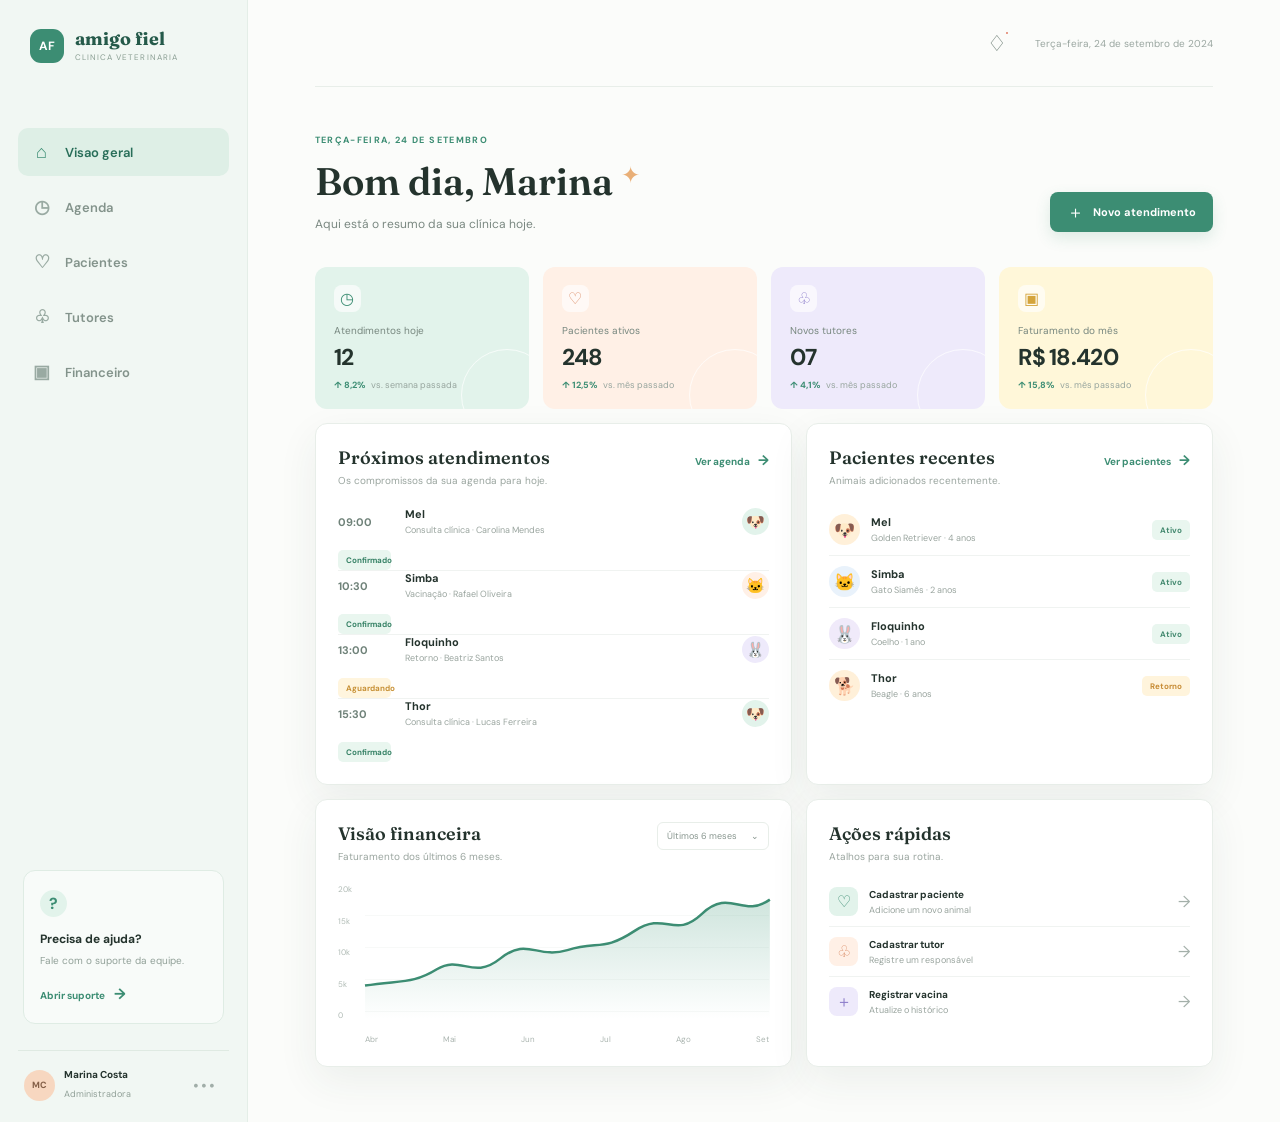
==== index.html @ 9bdb6151 "feat: criar painel inicial da clinica veterinaria" ====
<!doctype html>
<html lang="pt-BR">
  <head>
    <meta charset="UTF-8" />
    <meta name="viewport" content="width=device-width, initial-scale=1.0" />
    <meta name="description" content="Painel de gestao da Clinica Amigo Fiel" />
    <title>Amigo Fiel | Gestao veterinaria</title>
    <link rel="preconnect" href="https://fonts.googleapis.com" />
    <link rel="preconnect" href="https://fonts.gstatic.com" crossorigin />
    <link href="https://fonts.googleapis.com/css2?family=DM+Sans:wght@400;500;600;700&family=Fraunces:opsz,wght@9..144,600;9..144,700&display=swap" rel="stylesheet" />
    <link rel="stylesheet" href="styles.css" />
  </head>
  <body>
    <div class="app-shell">
      <aside class="sidebar">
        <a class="brand" href="#inicio" aria-label="Amigo Fiel inicio">
          <span class="brand-mark">AF</span>
          <span><strong>amigo fiel</strong><small>clinica veterinaria</small></span>
        </a>
        <nav class="main-nav" aria-label="Navegacao principal">
          <a class="nav-link active" href="#inicio"><span>⌂</span> Visao geral</a>
          <a class="nav-link" href="#agenda"><span>◷</span> Agenda</a>
          <a class="nav-link" href="#pacientes"><span>♡</span> Pacientes</a>
          <a class="nav-link" href="#tutores"><span>♧</span> Tutores</a>
          <a class="nav-link" href="#financeiro"><span>▣</span> Financeiro</a>
        </nav>
        <div class="sidebar-footer">
          <div class="help-card"><span class="help-icon">?</span><strong>Precisa de ajuda?</strong><p>Fale com o suporte da equipe.</p><button class="text-button">Abrir suporte <span>→</span></button></div>
          <div class="profile"><span class="avatar">MC</span><span><strong>Marina Costa</strong><small>Administradora</small></span><button class="icon-button" aria-label="Opcoes do perfil">•••</button></div>
        </div>
      </aside>

      <main class="content">
        <header class="topbar">
          <div class="mobile-brand"><span class="brand-mark">AF</span><strong>amigo fiel</strong></div>
          <div class="top-actions"><button class="icon-button notification" aria-label="Notificacoes">♢<i></i></button><span class="date-label">Terça-feira, 24 de setembro de 2024</span></div>
        </header>

        <section id="inicio" class="page-heading">
          <div><p class="eyebrow">TERÇA-FEIRA, 24 DE SETEMBRO</p><h1>Bom dia, Marina <span>✦</span></h1><p class="muted">Aqui está o resumo da sua clínica hoje.</p></div>
          <button class="primary-button" id="open-modal"><span>＋</span> Novo atendimento</button>
        </section>

        <section class="stats-grid" aria-label="Resumo do dia">
          <article class="stat-card mint"><div class="stat-icon">◷</div><p>Atendimentos hoje</p><strong>12</strong><small class="positive">↑ 8,2% <span>vs. semana passada</span></small></article>
          <article class="stat-card peach"><div class="stat-icon">♡</div><p>Pacientes ativos</p><strong>248</strong><small class="positive">↑ 12,5% <span>vs. mês passado</span></small></article>
          <article class="stat-card lavender"><div class="stat-icon">♧</div><p>Novos tutores</p><strong>07</strong><small class="positive">↑ 4,1% <span>vs. mês passado</span></small></article>
          <article class="stat-card yellow"><div class="stat-icon">▣</div><p>Faturamento do mês</p><strong>R$ 18.420</strong><small class="positive">↑ 15,8% <span>vs. mês passado</span></small></article>
        </section>

        <section class="dashboard-grid">
          <article class="panel appointments" id="agenda">
            <div class="panel-heading"><div><h2>Próximos atendimentos</h2><p>Os compromissos da sua agenda para hoje.</p></div><a href="#agenda">Ver agenda <span>→</span></a></div>
            <div class="appointment-list" id="appointment-list"></div>
          </article>
          <article class="panel patients" id="pacientes">
            <div class="panel-heading"><div><h2>Pacientes recentes</h2><p>Animais adicionados recentemente.</p></div><a href="#pacientes">Ver pacientes <span>→</span></a></div>
            <div class="patient-list">
              <div class="patient-row"><span class="pet-avatar dog">🐶</span><div><strong>Mel</strong><small>Golden Retriever · 4 anos</small></div><span class="status active-status">Ativo</span></div>
              <div class="patient-row"><span class="pet-avatar cat">🐱</span><div><strong>Simba</strong><small>Gato Siamês · 2 anos</small></div><span class="status active-status">Ativo</span></div>
              <div class="patient-row"><span class="pet-avatar bunny">🐰</span><div><strong>Floquinho</strong><small>Coelho · 1 ano</small></div><span class="status active-status">Ativo</span></div>
              <div class="patient-row"><span class="pet-avatar dog">🐕</span><div><strong>Thor</strong><small>Beagle · 6 anos</small></div><span class="status pending-status">Retorno</span></div>
            </div>
          </article>
        </section>

        <section class="bottom-grid">
          <article class="panel chart-panel" id="financeiro"><div class="panel-heading"><div><h2>Visão financeira</h2><p>Faturamento dos últimos 6 meses.</p></div><button class="filter-button">Últimos 6 meses <span>⌄</span></button></div><div class="chart" aria-label="Gráfico de faturamento"><div class="chart-y"><span>20k</span><span>15k</span><span>10k</span><span>5k</span><span>0</span></div><div class="chart-area"><div class="grid-lines"></div><svg viewBox="0 0 620 190" preserveAspectRatio="none" role="img" aria-label="Faturamento crescente"><defs><linearGradient id="chart-fill" x1="0" x2="0" y1="0" y2="1"><stop offset="0" stop-color="#4d9e82" stop-opacity=".27"/><stop offset="1" stop-color="#4d9e82" stop-opacity="0"/></linearGradient></defs><path class="area" d="M0 143 C55 135 73 141 110 120 S165 136 207 105 S262 106 310 93 S365 95 413 66 S473 79 516 42 S578 49 620 22 L620 190 L0 190 Z"/><path class="line" d="M0 143 C55 135 73 141 110 120 S165 136 207 105 S262 106 310 93 S365 95 413 66 S473 79 516 42 S578 49 620 22"/></svg><div class="chart-months"><span>Abr</span><span>Mai</span><span>Jun</span><span>Jul</span><span>Ago</span><span>Set</span></div></div></div></article>
          <article class="panel quick-panel"><div class="panel-heading"><div><h2>Ações rápidas</h2><p>Atalhos para sua rotina.</p></div></div><div class="quick-actions"><button id="quick-patient"><span class="quick-icon mint-icon">♡</span><span><strong>Cadastrar paciente</strong><small>Adicione um novo animal</small></span><b>→</b></button><button id="quick-tutor"><span class="quick-icon peach-icon">♧</span><span><strong>Cadastrar tutor</strong><small>Registre um responsável</small></span><b>→</b></button><button id="quick-vaccine"><span class="quick-icon lavender-icon">＋</span><span><strong>Registrar vacina</strong><small>Atualize o histórico</small></span><b>→</b></button></div></article>
        </section>
      </main>
    </div>

    <dialog id="appointment-modal"><form method="dialog" id="appointment-form"><div class="modal-heading"><div><p class="eyebrow">AGENDA</p><h2>Novo atendimento</h2></div><button class="close-button" value="cancel" aria-label="Fechar">×</button></div><label>Paciente<input name="patient" required placeholder="Nome do paciente" /></label><label>Procedimento<select name="procedure"><option>Consulta clínica</option><option>Vacinação</option><option>Retorno</option><option>Banho e tosa</option></select></label><div class="form-row"><label>Horário<input name="time" required type="time" value="15:00" /></label><label>Tutor<input name="owner" required placeholder="Nome do tutor" /></label></div><button class="primary-button full-button" value="default">Adicionar à agenda</button></form></dialog>
    <div class="toast" id="toast" role="status"></div>
    <script src="app.js"></script>
  </body>
</html>
---- styles.css ----
:root {
  --ink: #24332d;
  --muted: #7a8881;
  --line: #e8eee9;
  --paper: #fbfcfa;
  --white: #ffffff;
  --green: #3c8d73;
  --green-dark: #286e59;
  --mint: #e2f3eb;
  --peach: #fff0e6;
  --lavender: #eeeafb;
  --yellow: #fff7d9;
  --shadow: 0 14px 40px rgba(41, 75, 62, .07);
}

* { box-sizing: border-box; }
html { scroll-behavior: smooth; }
body { margin: 0; background: var(--paper); color: var(--ink); font-family: "DM Sans", sans-serif; }
button, input, select { font: inherit; }
button, a { -webkit-tap-highlight-color: transparent; }
a { color: inherit; text-decoration: none; }
.app-shell { min-height: 100vh; display: flex; }
.sidebar { width: 248px; flex: 0 0 248px; min-height: 100vh; display: flex; flex-direction: column; padding: 29px 18px 20px; background: #f1f7f3; border-right: 1px solid #e4eee7; }
.brand, .mobile-brand { display: flex; align-items: center; gap: 11px; }
.brand { padding: 0 12px; }
.brand-mark { width: 34px; height: 34px; display: grid; place-items: center; border-radius: 11px; color: #fff; background: var(--green); font: 700 12px "DM Sans", sans-serif; letter-spacing: .04em; }
.brand strong, .mobile-brand strong { display: block; color: #255a4a; font: 700 18px Fraunces, serif; line-height: 1; }
.brand small { display: block; margin-top: 4px; color: #8a9e93; font-size: 8px; letter-spacing: .13em; text-transform: uppercase; }
.main-nav { display: grid; gap: 7px; margin-top: 65px; }
.nav-link { display: flex; align-items: center; gap: 14px; border-radius: 10px; padding: 12px 14px; color: #83938b; font-size: 13px; font-weight: 600; transition: .2s ease; }
.nav-link span { width: 19px; text-align: center; color: #99aaa2; font-size: 18px; }
.nav-link:hover, .nav-link.active { color: var(--green-dark); background: #deefe6; }
.nav-link.active span { color: var(--green); }
.sidebar-footer { margin-top: auto; }
.help-card { margin: 0 5px 26px; padding: 19px 16px; border: 1px solid #dfece4; border-radius: 12px; background: rgba(255,255,255,.5); }
.help-icon { width: 27px; height: 27px; display: grid; place-items: center; margin-bottom: 14px; border-radius: 50%; color: var(--green); background: var(--mint); font-weight: 700; }
.help-card strong { display: block; font-size: 12px; }.help-card p { margin: 6px 0 15px; color: #91a098; font-size: 10px; line-height: 1.5; }.text-button { padding: 0; border: 0; color: var(--green); background: transparent; font-size: 10px; font-weight: 700; cursor: pointer; }.text-button span { margin-left: 7px; font-size: 15px; }
.profile { display: flex; align-items: center; gap: 9px; padding: 17px 6px 0; border-top: 1px solid #dfeae2; }.avatar { width: 31px; height: 31px; display: grid; place-items: center; border-radius: 50%; color: #845f47; background: #f7d7c0; font-size: 9px; font-weight: 700; }.profile strong { display: block; font-size: 10px; }.profile small { color: #91a098; font-size: 9px; }.icon-button { border: 0; background: transparent; color: #a1aea8; cursor: pointer; }.profile .icon-button { margin-left: auto; letter-spacing: 2px; }
.content { width: calc(100% - 248px); max-width: 1500px; padding: 0 5.2vw 55px; }
.topbar { height: 87px; display: flex; align-items: center; justify-content: flex-end; border-bottom: 1px solid var(--line); }.mobile-brand { display: none; }.top-actions { display: flex; align-items: center; gap: 22px; }.notification { position: relative; font-size: 22px; color: #73837b; }.notification i { position: absolute; width: 6px; height: 6px; top: 2px; right: 3px; border: 2px solid var(--paper); border-radius: 50%; background: #e17d66; }.date-label { color: #9aa6a0; font-size: 10px; }
.page-heading { display: flex; align-items: flex-end; justify-content: space-between; gap: 25px; padding: 47px 0 35px; }.eyebrow { margin: 0 0 11px; color: var(--green); font-size: 9px; font-weight: 700; letter-spacing: .15em; }.page-heading h1 { margin: 0; font: 600 clamp(30px, 3vw, 43px) Fraunces, serif; letter-spacing: 0; }.page-heading h1 span { color: #e9af77; font: 23px "DM Sans", sans-serif; vertical-align: 12px; }.muted { margin: 11px 0 0; color: var(--muted); font-size: 12px; }.primary-button { display: inline-flex; align-items: center; gap: 9px; min-height: 40px; padding: 0 17px; border: 0; border-radius: 8px; color: white; background: var(--green); box-shadow: 0 6px 15px rgba(60,141,115,.16); font-size: 11px; font-weight: 700; cursor: pointer; transition: background .2s, transform .2s; }.primary-button:hover { background: var(--green-dark); transform: translateY(-1px); }.primary-button span { font-size: 17px; font-weight: 400; }
.stats-grid { display: grid; grid-template-columns: repeat(4, 1fr); gap: 14px; }.stat-card { position: relative; min-height: 135px; padding: 18px 19px; border-radius: 12px; overflow: hidden; }.stat-card::after { content: ""; position: absolute; width: 90px; height: 90px; right: -24px; bottom: -32px; border: 1px solid rgba(255,255,255,.7); border-radius: 50%; }.mint { background: var(--mint); }.peach { background: var(--peach); }.lavender { background: var(--lavender); }.yellow { background: var(--yellow); }.stat-icon { width: 27px; height: 27px; display: grid; place-items: center; margin-bottom: 12px; border-radius: 8px; color: var(--green); background: rgba(255,255,255,.65); font-size: 16px; }.peach .stat-icon { color: #da8d67; }.lavender .stat-icon { color: #8a7bc9; }.yellow .stat-icon { color: #d4a43c; }.stat-card p { margin: 0; color: #77877f; font-size: 10px; }.stat-card strong { display: block; margin-top: 5px; font-size: 23px; letter-spacing: -.03em; }.stat-card small { display: block; margin-top: 7px; color: var(--green); font-size: 9px; font-weight: 700; }.stat-card small span { margin-left: 3px; color: #97a59e; font-weight: 400; }
.dashboard-grid, .bottom-grid { display: grid; grid-template-columns: 1.08fr .92fr; gap: 14px; margin-top: 14px; }.bottom-grid { grid-template-columns: 1.08fr .92fr; }.panel { padding: 22px; border: 1px solid var(--line); border-radius: 12px; background: var(--white); box-shadow: var(--shadow); }.panel-heading { display: flex; align-items: flex-start; justify-content: space-between; gap: 12px; }.panel-heading h2 { margin: 0; font: 600 18px Fraunces, serif; }.panel-heading p { margin: 5px 0 0; color: #9aa59f; font-size: 10px; }.panel-heading a { padding-top: 5px; color: var(--green); font-size: 10px; font-weight: 700; white-space: nowrap; }.panel-heading a span { margin-left: 6px; font-size: 14px; }.appointment-list { margin-top: 20px; }.appointment-row { display: grid; grid-template-columns: 53px 1fr auto; align-items: center; gap: 14px; min-height: 55px; border-bottom: 1px solid #f0f3f1; }.appointment-row:last-child { border-bottom: 0; }.appointment-time { color: #6f8279; font-size: 11px; font-weight: 700; }.appointment-info strong, .patient-row strong { display: block; font-size: 11px; }.appointment-info small, .patient-row small { display: block; margin-top: 3px; color: #9aa59f; font-size: 9px; }.appointment-pet { width: 27px; height: 27px; display: grid; place-items: center; border-radius: 50%; background: var(--mint); font-size: 15px; }.appointment-pet.cat { background: var(--peach); }.appointment-pet.bunny { background: var(--lavender); }.status { padding: 5px 8px; border-radius: 5px; font-size: 8px; font-weight: 700; }.confirmed { color: #388367; background: #e9f6ef; }.waiting { color: #c79035; background: #fff5de; }.patient-list { margin-top: 17px; }.patient-row { display: flex; align-items: center; gap: 11px; padding: 10px 0; border-bottom: 1px solid #f0f3f1; }.patient-row:last-child { border-bottom: 0; }.pet-avatar { width: 31px; height: 31px; display: grid; place-items: center; border-radius: 50%; font-size: 17px; }.pet-avatar.dog { background: #fff0d9; }.pet-avatar.cat { background: #e9f2fb; }.pet-avatar.bunny { background: #f0eafa; }.patient-row > div { flex: 1; }.active-status { color: #42886e; background: #e9f6ef; }.pending-status { color: #c78c35; background: #fff4dc; }
.chart-panel { min-height: 257px; }.filter-button { padding: 7px 9px; border: 1px solid var(--line); border-radius: 6px; color: #88968f; background: #fff; font-size: 9px; cursor: pointer; }.filter-button span { margin-left: 12px; }.chart { display: flex; height: 160px; margin-top: 21px; }.chart-y { display: flex; flex-direction: column; justify-content: space-between; padding-bottom: 24px; color: #b0bbb5; font-size: 8px; }.chart-area { position: relative; flex: 1; margin-left: 13px; }.grid-lines { position: absolute; inset: 0 0 25px; background: repeating-linear-gradient(to bottom, transparent 0, transparent 31px, #f0f3f1 32px); }.chart svg { position: absolute; width: 100%; height: calc(100% - 25px); overflow: visible; }.chart .area { fill: url(#chart-fill); }.chart .line { fill: none; stroke: var(--green); stroke-width: 2.5; vector-effect: non-scaling-stroke; }.chart-months { position: absolute; bottom: 0; left: 0; right: 0; display: flex; justify-content: space-between; color: #aab4af; font-size: 8px; }.quick-actions { margin-top: 14px; }.quick-actions button { display: flex; align-items: center; width: 100%; padding: 10px 0; border: 0; border-bottom: 1px solid #f0f3f1; color: var(--ink); background: none; text-align: left; cursor: pointer; }.quick-actions button:last-child { border-bottom: 0; }.quick-icon { width: 29px; height: 29px; display: grid; place-items: center; margin-right: 11px; border-radius: 8px; font-size: 16px; }.mint-icon { color: var(--green); background: var(--mint); }.peach-icon { color: #da8d67; background: var(--peach); }.lavender-icon { color: #8a7bc9; background: var(--lavender); }.quick-actions strong { display: block; font-size: 10px; }.quick-actions small { display: block; margin-top: 3px; color: #9aa59f; font-size: 9px; }.quick-actions b { margin-left: auto; color: #a4b0aa; font-size: 16px; font-weight: 400; }
#appointment-modal { width: min(430px, calc(100% - 32px)); padding: 0; border: 0; border-radius: 14px; color: var(--ink); box-shadow: 0 20px 70px rgba(23,50,39,.2); }.modal-heading { display: flex; justify-content: space-between; align-items: flex-start; padding-bottom: 20px; }.modal-heading h2 { margin: 0; font: 600 25px Fraunces, serif; }.close-button { border: 0; color: #9aa59f; background: transparent; font-size: 24px; cursor: pointer; }.modal-heading + label, #appointment-form > label { margin-top: 2px; }#appointment-form { padding: 26px; }#appointment-form label { display: grid; gap: 7px; margin-bottom: 15px; color: #75847c; font-size: 10px; font-weight: 700; }#appointment-form input, #appointment-form select { min-height: 39px; padding: 0 11px; border: 1px solid #dfe8e2; border-radius: 7px; outline-color: var(--green); color: var(--ink); background: #fcfdfc; font-size: 11px; }.form-row { display: grid; grid-template-columns: .65fr 1fr; gap: 11px; }.full-button { justify-content: center; width: 100%; margin-top: 7px; }.toast { position: fixed; right: 25px; bottom: 25px; padding: 12px 16px; border-radius: 8px; color: #fff; background: #275f4d; box-shadow: var(--shadow); font-size: 11px; opacity: 0; transform: translateY(12px); pointer-events: none; transition: .25s ease; }.toast.show { opacity: 1; transform: translateY(0); }
@media (max-width: 1050px) { .sidebar { width: 210px; flex-basis: 210px; }.content { width: calc(100% - 210px); padding: 0 28px 40px; }.stats-grid { grid-template-columns: repeat(2, 1fr); } }
@media (max-width: 760px) { .app-shell { display: block; }.sidebar { display: none; }.content { width: 100%; padding: 0 17px 35px; }.topbar { height: 69px; justify-content: space-between; }.mobile-brand { display: flex; }.mobile-brand strong { font-size: 16px; }.date-label { display: none; }.top-actions { gap: 4px; }.page-heading { align-items: flex-start; flex-direction: column; padding: 32px 0 26px; }.page-heading h1 { font-size: 32px; }.page-heading .primary-button { width: 100%; justify-content: center; }.stats-grid, .dashboard-grid, .bottom-grid { grid-template-columns: 1fr; }.panel { padding: 18px; }.chart-panel { min-height: 245px; }.appointment-row { grid-template-columns: 45px 1fr auto; gap: 8px; }.appointment-row:nth-child(4) { display: none; } }
@media (max-width: 390px) { .stat-card strong { font-size: 20px; }.panel-heading h2 { font-size: 16px; }.panel-heading a { font-size: 9px; }.form-row { grid-template-columns: 1fr; gap: 0; } }
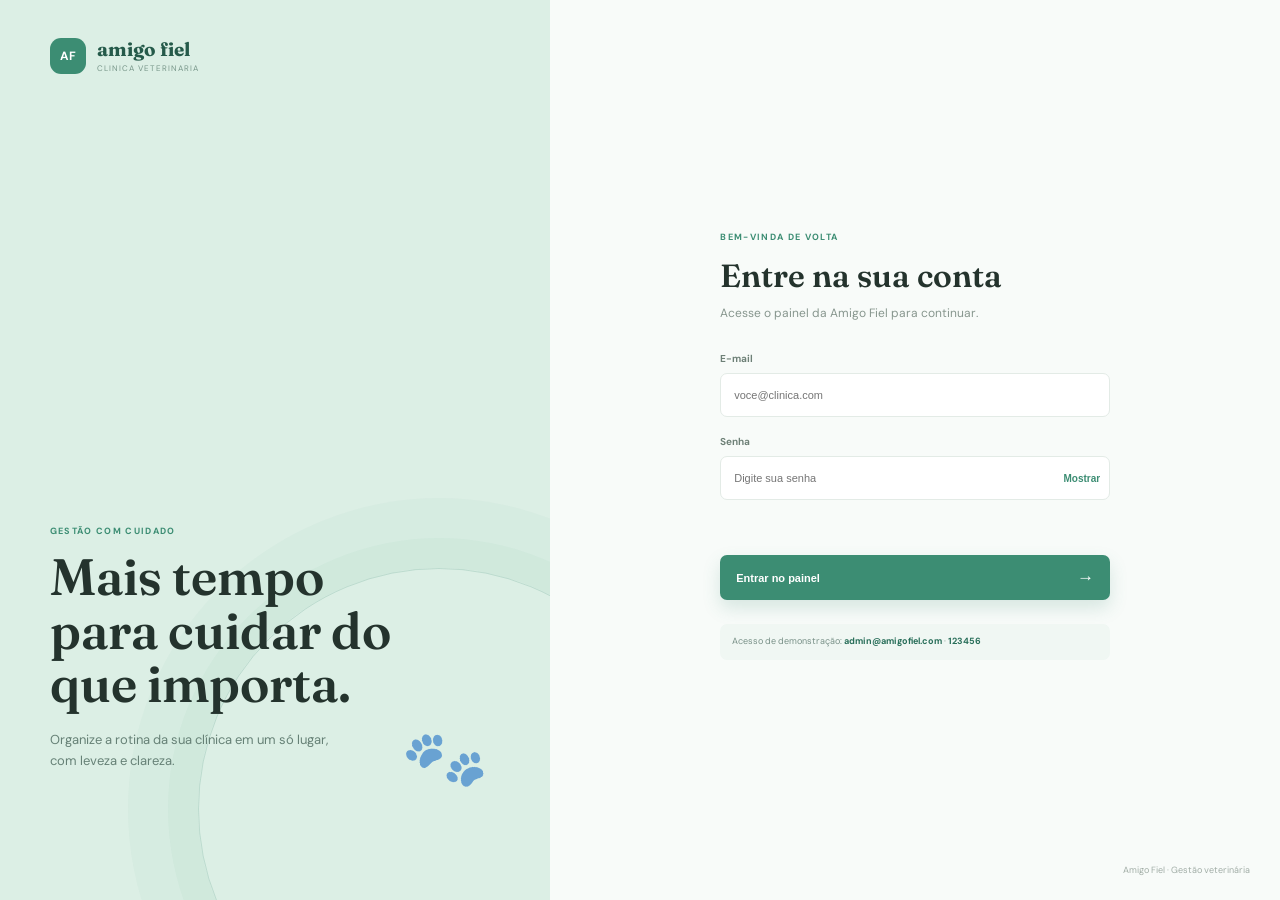
==== commit cada4263: "feat: adicionar login e corrigir fechamento dos modais" ====
--- a/index.html
+++ b/index.html
@@ -33,7 +33,7 @@
       <main class="content">
         <header class="topbar">
           <div class="mobile-brand"><span class="brand-mark">AF</span><strong>amigo fiel</strong></div>
-          <div class="top-actions"><button class="icon-button notification" aria-label="Notificacoes">♢<i></i></button><span class="date-label">Terça-feira, 24 de setembro de 2024</span></div>
+          <div class="top-actions"><button class="icon-button notification" aria-label="Notificacoes">♢<i></i></button><span class="date-label">Terça-feira, 24 de setembro de 2024</span><a class="logout-link" href="login.html" id="logout-link">Sair</a></div>
         </header>
 
         <section id="inicio" class="page-heading">
@@ -72,6 +72,7 @@
     </div>
 
     <dialog id="appointment-modal"><form method="dialog" id="appointment-form"><div class="modal-heading"><div><p class="eyebrow">AGENDA</p><h2>Novo atendimento</h2></div><button class="close-button" value="cancel" aria-label="Fechar">×</button></div><label>Paciente<input name="patient" required placeholder="Nome do paciente" /></label><label>Procedimento<select name="procedure"><option>Consulta clínica</option><option>Vacinação</option><option>Retorno</option><option>Banho e tosa</option></select></label><div class="form-row"><label>Horário<input name="time" required type="time" value="15:00" /></label><label>Tutor<input name="owner" required placeholder="Nome do tutor" /></label></div><button class="primary-button full-button" value="default">Adicionar à agenda</button></form></dialog>
+    <dialog id="patient-modal"><form method="dialog" id="patient-form"><div class="modal-heading"><div><p class="eyebrow">PACIENTES</p><h2>Cadastrar paciente</h2></div><button class="close-button" value="cancel" aria-label="Fechar">×</button></div><label>Nome do paciente<input name="patient" required placeholder="Ex.: Nina" /></label><div class="form-row"><label>Espécie<select name="species"><option>Cão</option><option>Gato</option><option>Coelho</option><option>Outro</option></select></label><label>Idade<input name="age" required type="number" min="0" max="40" placeholder="Anos" /></label></div><label>Tutor<input name="owner" required placeholder="Nome do responsável" /></label><button class="primary-button full-button" value="default">Cadastrar paciente</button></form></dialog>
     <div class="toast" id="toast" role="status"></div>
     <script src="app.js"></script>
   </body>
--- a/styles.css
+++ b/styles.css
@@ -37,12 +37,12 @@
 .help-card strong { display: block; font-size: 12px; }.help-card p { margin: 6px 0 15px; color: #91a098; font-size: 10px; line-height: 1.5; }.text-button { padding: 0; border: 0; color: var(--green); background: transparent; font-size: 10px; font-weight: 700; cursor: pointer; }.text-button span { margin-left: 7px; font-size: 15px; }
 .profile { display: flex; align-items: center; gap: 9px; padding: 17px 6px 0; border-top: 1px solid #dfeae2; }.avatar { width: 31px; height: 31px; display: grid; place-items: center; border-radius: 50%; color: #845f47; background: #f7d7c0; font-size: 9px; font-weight: 700; }.profile strong { display: block; font-size: 10px; }.profile small { color: #91a098; font-size: 9px; }.icon-button { border: 0; background: transparent; color: #a1aea8; cursor: pointer; }.profile .icon-button { margin-left: auto; letter-spacing: 2px; }
 .content { width: calc(100% - 248px); max-width: 1500px; padding: 0 5.2vw 55px; }
-.topbar { height: 87px; display: flex; align-items: center; justify-content: flex-end; border-bottom: 1px solid var(--line); }.mobile-brand { display: none; }.top-actions { display: flex; align-items: center; gap: 22px; }.notification { position: relative; font-size: 22px; color: #73837b; }.notification i { position: absolute; width: 6px; height: 6px; top: 2px; right: 3px; border: 2px solid var(--paper); border-radius: 50%; background: #e17d66; }.date-label { color: #9aa6a0; font-size: 10px; }
+.topbar { height: 87px; display: flex; align-items: center; justify-content: flex-end; border-bottom: 1px solid var(--line); }.mobile-brand { display: none; }.top-actions { display: flex; align-items: center; gap: 22px; }.notification { position: relative; font-size: 22px; color: #73837b; }.notification i { position: absolute; width: 6px; height: 6px; top: 2px; right: 3px; border: 2px solid var(--paper); border-radius: 50%; background: #e17d66; }.date-label { color: #9aa6a0; font-size: 10px; }.logout-link { color: var(--green); font-size: 10px; font-weight: 700; }
 .page-heading { display: flex; align-items: flex-end; justify-content: space-between; gap: 25px; padding: 47px 0 35px; }.eyebrow { margin: 0 0 11px; color: var(--green); font-size: 9px; font-weight: 700; letter-spacing: .15em; }.page-heading h1 { margin: 0; font: 600 clamp(30px, 3vw, 43px) Fraunces, serif; letter-spacing: 0; }.page-heading h1 span { color: #e9af77; font: 23px "DM Sans", sans-serif; vertical-align: 12px; }.muted { margin: 11px 0 0; color: var(--muted); font-size: 12px; }.primary-button { display: inline-flex; align-items: center; gap: 9px; min-height: 40px; padding: 0 17px; border: 0; border-radius: 8px; color: white; background: var(--green); box-shadow: 0 6px 15px rgba(60,141,115,.16); font-size: 11px; font-weight: 700; cursor: pointer; transition: background .2s, transform .2s; }.primary-button:hover { background: var(--green-dark); transform: translateY(-1px); }.primary-button span { font-size: 17px; font-weight: 400; }
 .stats-grid { display: grid; grid-template-columns: repeat(4, 1fr); gap: 14px; }.stat-card { position: relative; min-height: 135px; padding: 18px 19px; border-radius: 12px; overflow: hidden; }.stat-card::after { content: ""; position: absolute; width: 90px; height: 90px; right: -24px; bottom: -32px; border: 1px solid rgba(255,255,255,.7); border-radius: 50%; }.mint { background: var(--mint); }.peach { background: var(--peach); }.lavender { background: var(--lavender); }.yellow { background: var(--yellow); }.stat-icon { width: 27px; height: 27px; display: grid; place-items: center; margin-bottom: 12px; border-radius: 8px; color: var(--green); background: rgba(255,255,255,.65); font-size: 16px; }.peach .stat-icon { color: #da8d67; }.lavender .stat-icon { color: #8a7bc9; }.yellow .stat-icon { color: #d4a43c; }.stat-card p { margin: 0; color: #77877f; font-size: 10px; }.stat-card strong { display: block; margin-top: 5px; font-size: 23px; letter-spacing: -.03em; }.stat-card small { display: block; margin-top: 7px; color: var(--green); font-size: 9px; font-weight: 700; }.stat-card small span { margin-left: 3px; color: #97a59e; font-weight: 400; }
 .dashboard-grid, .bottom-grid { display: grid; grid-template-columns: 1.08fr .92fr; gap: 14px; margin-top: 14px; }.bottom-grid { grid-template-columns: 1.08fr .92fr; }.panel { padding: 22px; border: 1px solid var(--line); border-radius: 12px; background: var(--white); box-shadow: var(--shadow); }.panel-heading { display: flex; align-items: flex-start; justify-content: space-between; gap: 12px; }.panel-heading h2 { margin: 0; font: 600 18px Fraunces, serif; }.panel-heading p { margin: 5px 0 0; color: #9aa59f; font-size: 10px; }.panel-heading a { padding-top: 5px; color: var(--green); font-size: 10px; font-weight: 700; white-space: nowrap; }.panel-heading a span { margin-left: 6px; font-size: 14px; }.appointment-list { margin-top: 20px; }.appointment-row { display: grid; grid-template-columns: 53px 1fr auto; align-items: center; gap: 14px; min-height: 55px; border-bottom: 1px solid #f0f3f1; }.appointment-row:last-child { border-bottom: 0; }.appointment-time { color: #6f8279; font-size: 11px; font-weight: 700; }.appointment-info strong, .patient-row strong { display: block; font-size: 11px; }.appointment-info small, .patient-row small { display: block; margin-top: 3px; color: #9aa59f; font-size: 9px; }.appointment-pet { width: 27px; height: 27px; display: grid; place-items: center; border-radius: 50%; background: var(--mint); font-size: 15px; }.appointment-pet.cat { background: var(--peach); }.appointment-pet.bunny { background: var(--lavender); }.status { padding: 5px 8px; border-radius: 5px; font-size: 8px; font-weight: 700; }.confirmed { color: #388367; background: #e9f6ef; }.waiting { color: #c79035; background: #fff5de; }.patient-list { margin-top: 17px; }.patient-row { display: flex; align-items: center; gap: 11px; padding: 10px 0; border-bottom: 1px solid #f0f3f1; }.patient-row:last-child { border-bottom: 0; }.pet-avatar { width: 31px; height: 31px; display: grid; place-items: center; border-radius: 50%; font-size: 17px; }.pet-avatar.dog { background: #fff0d9; }.pet-avatar.cat { background: #e9f2fb; }.pet-avatar.bunny { background: #f0eafa; }.patient-row > div { flex: 1; }.active-status { color: #42886e; background: #e9f6ef; }.pending-status { color: #c78c35; background: #fff4dc; }
 .chart-panel { min-height: 257px; }.filter-button { padding: 7px 9px; border: 1px solid var(--line); border-radius: 6px; color: #88968f; background: #fff; font-size: 9px; cursor: pointer; }.filter-button span { margin-left: 12px; }.chart { display: flex; height: 160px; margin-top: 21px; }.chart-y { display: flex; flex-direction: column; justify-content: space-between; padding-bottom: 24px; color: #b0bbb5; font-size: 8px; }.chart-area { position: relative; flex: 1; margin-left: 13px; }.grid-lines { position: absolute; inset: 0 0 25px; background: repeating-linear-gradient(to bottom, transparent 0, transparent 31px, #f0f3f1 32px); }.chart svg { position: absolute; width: 100%; height: calc(100% - 25px); overflow: visible; }.chart .area { fill: url(#chart-fill); }.chart .line { fill: none; stroke: var(--green); stroke-width: 2.5; vector-effect: non-scaling-stroke; }.chart-months { position: absolute; bottom: 0; left: 0; right: 0; display: flex; justify-content: space-between; color: #aab4af; font-size: 8px; }.quick-actions { margin-top: 14px; }.quick-actions button { display: flex; align-items: center; width: 100%; padding: 10px 0; border: 0; border-bottom: 1px solid #f0f3f1; color: var(--ink); background: none; text-align: left; cursor: pointer; }.quick-actions button:last-child { border-bottom: 0; }.quick-icon { width: 29px; height: 29px; display: grid; place-items: center; margin-right: 11px; border-radius: 8px; font-size: 16px; }.mint-icon { color: var(--green); background: var(--mint); }.peach-icon { color: #da8d67; background: var(--peach); }.lavender-icon { color: #8a7bc9; background: var(--lavender); }.quick-actions strong { display: block; font-size: 10px; }.quick-actions small { display: block; margin-top: 3px; color: #9aa59f; font-size: 9px; }.quick-actions b { margin-left: auto; color: #a4b0aa; font-size: 16px; font-weight: 400; }
-#appointment-modal { width: min(430px, calc(100% - 32px)); padding: 0; border: 0; border-radius: 14px; color: var(--ink); box-shadow: 0 20px 70px rgba(23,50,39,.2); }.modal-heading { display: flex; justify-content: space-between; align-items: flex-start; padding-bottom: 20px; }.modal-heading h2 { margin: 0; font: 600 25px Fraunces, serif; }.close-button { border: 0; color: #9aa59f; background: transparent; font-size: 24px; cursor: pointer; }.modal-heading + label, #appointment-form > label { margin-top: 2px; }#appointment-form { padding: 26px; }#appointment-form label { display: grid; gap: 7px; margin-bottom: 15px; color: #75847c; font-size: 10px; font-weight: 700; }#appointment-form input, #appointment-form select { min-height: 39px; padding: 0 11px; border: 1px solid #dfe8e2; border-radius: 7px; outline-color: var(--green); color: var(--ink); background: #fcfdfc; font-size: 11px; }.form-row { display: grid; grid-template-columns: .65fr 1fr; gap: 11px; }.full-button { justify-content: center; width: 100%; margin-top: 7px; }.toast { position: fixed; right: 25px; bottom: 25px; padding: 12px 16px; border-radius: 8px; color: #fff; background: #275f4d; box-shadow: var(--shadow); font-size: 11px; opacity: 0; transform: translateY(12px); pointer-events: none; transition: .25s ease; }.toast.show { opacity: 1; transform: translateY(0); }
+#appointment-modal, #patient-modal { width: min(430px, calc(100% - 32px)); padding: 0; border: 0; border-radius: 14px; color: var(--ink); box-shadow: 0 20px 70px rgba(23,50,39,.2); }.modal-heading { display: flex; justify-content: space-between; align-items: flex-start; padding-bottom: 20px; }.modal-heading h2 { margin: 0; font: 600 25px Fraunces, serif; }.close-button { border: 0; color: #9aa59f; background: transparent; font-size: 24px; cursor: pointer; }.modal-heading + label, #appointment-form > label, #patient-form > label { margin-top: 2px; }#appointment-form, #patient-form { padding: 26px; }#appointment-form label, #patient-form label { display: grid; gap: 7px; margin-bottom: 15px; color: #75847c; font-size: 10px; font-weight: 700; }#appointment-form input, #appointment-form select, #patient-form input, #patient-form select { min-height: 39px; padding: 0 11px; border: 1px solid #dfe8e2; border-radius: 7px; outline-color: var(--green); color: var(--ink); background: #fcfdfc; font-size: 11px; }.form-row { display: grid; grid-template-columns: .65fr 1fr; gap: 11px; }.full-button { justify-content: center; width: 100%; margin-top: 7px; }.toast { position: fixed; right: 25px; bottom: 25px; padding: 12px 16px; border-radius: 8px; color: #fff; background: #275f4d; box-shadow: var(--shadow); font-size: 11px; opacity: 0; transform: translateY(12px); pointer-events: none; transition: .25s ease; }.toast.show { opacity: 1; transform: translateY(0); }
 @media (max-width: 1050px) { .sidebar { width: 210px; flex-basis: 210px; }.content { width: calc(100% - 210px); padding: 0 28px 40px; }.stats-grid { grid-template-columns: repeat(2, 1fr); } }
 @media (max-width: 760px) { .app-shell { display: block; }.sidebar { display: none; }.content { width: 100%; padding: 0 17px 35px; }.topbar { height: 69px; justify-content: space-between; }.mobile-brand { display: flex; }.mobile-brand strong { font-size: 16px; }.date-label { display: none; }.top-actions { gap: 4px; }.page-heading { align-items: flex-start; flex-direction: column; padding: 32px 0 26px; }.page-heading h1 { font-size: 32px; }.page-heading .primary-button { width: 100%; justify-content: center; }.stats-grid, .dashboard-grid, .bottom-grid { grid-template-columns: 1fr; }.panel { padding: 18px; }.chart-panel { min-height: 245px; }.appointment-row { grid-template-columns: 45px 1fr auto; gap: 8px; }.appointment-row:nth-child(4) { display: none; } }
 @media (max-width: 390px) { .stat-card strong { font-size: 20px; }.panel-heading h2 { font-size: 16px; }.panel-heading a { font-size: 9px; }.form-row { grid-template-columns: 1fr; gap: 0; } }
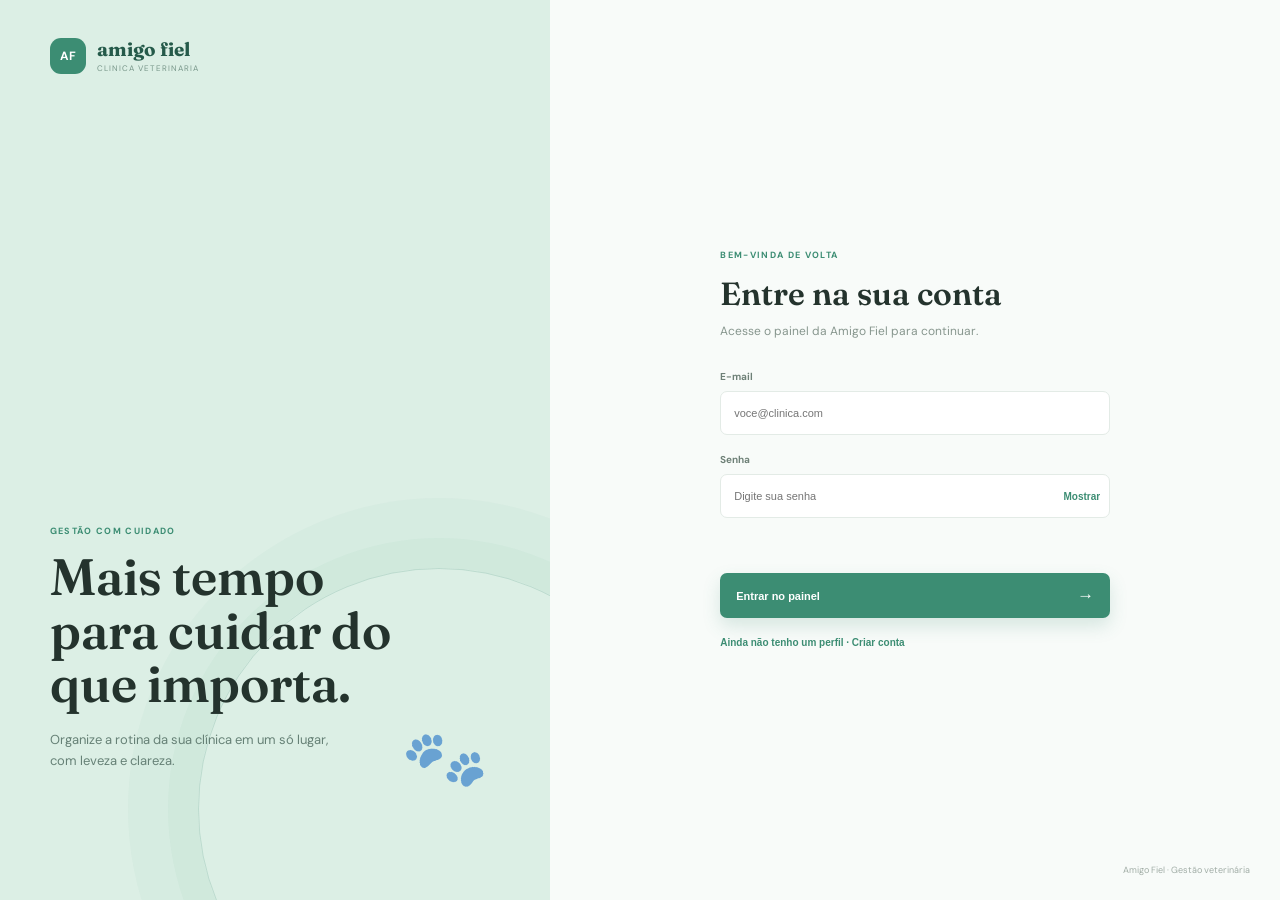
==== commit 0ac80053: "feat: permitir criar perfil real" ====
--- a/index.html
+++ b/index.html
@@ -26,18 +26,18 @@
         </nav>
         <div class="sidebar-footer">
           <div class="help-card"><span class="help-icon">?</span><strong>Precisa de ajuda?</strong><p>Fale com o suporte da equipe.</p><button class="text-button">Abrir suporte <span>→</span></button></div>
-          <div class="profile"><span class="avatar">MC</span><span><strong>Marina Costa</strong><small>Administradora</small></span><button class="icon-button" aria-label="Opcoes do perfil">•••</button></div>
+          <div class="profile"><span class="avatar">MC</span><span class="profile-info"><strong>Marina Costa</strong><small>Administradora</small></span><button class="icon-button profile-menu-button" id="profile-menu-button" aria-label="Abrir opcoes do perfil" aria-expanded="false">•••</button><div class="profile-menu" id="profile-menu" hidden><p>Conta atual</p><strong>Marina Costa</strong><button id="switch-account" type="button">⇄ <span>Trocar conta</span></button><button id="profile-logout" type="button">↪ <span>Sair</span></button></div></div>
         </div>
       </aside>
 
       <main class="content">
         <header class="topbar">
           <div class="mobile-brand"><span class="brand-mark">AF</span><strong>amigo fiel</strong></div>
-          <div class="top-actions"><button class="icon-button notification" aria-label="Notificacoes">♢<i></i></button><span class="date-label">Terça-feira, 24 de setembro de 2024</span><a class="logout-link" href="login.html" id="logout-link">Sair</a></div>
+          <div class="top-actions"><button class="icon-button notification" aria-label="Notificacoes">♢<i></i></button><span class="date-label">Terça-feira, 24 de setembro de 2024</span></div>
         </header>
 
         <section id="inicio" class="page-heading">
-          <div><p class="eyebrow">TERÇA-FEIRA, 24 DE SETEMBRO</p><h1>Bom dia, Marina <span>✦</span></h1><p class="muted">Aqui está o resumo da sua clínica hoje.</p></div>
+          <div><p class="eyebrow">TERÇA-FEIRA, 24 DE SETEMBRO</p><h1>Bom dia, <span id="welcome-name">Marina</span> <span>✦</span></h1><p class="muted">Aqui está o resumo da sua clínica hoje.</p></div>
           <button class="primary-button" id="open-modal"><span>＋</span> Novo atendimento</button>
         </section>
 
--- a/styles.css
+++ b/styles.css
@@ -35,7 +35,7 @@
 .help-card { margin: 0 5px 26px; padding: 19px 16px; border: 1px solid #dfece4; border-radius: 12px; background: rgba(255,255,255,.5); }
 .help-icon { width: 27px; height: 27px; display: grid; place-items: center; margin-bottom: 14px; border-radius: 50%; color: var(--green); background: var(--mint); font-weight: 700; }
 .help-card strong { display: block; font-size: 12px; }.help-card p { margin: 6px 0 15px; color: #91a098; font-size: 10px; line-height: 1.5; }.text-button { padding: 0; border: 0; color: var(--green); background: transparent; font-size: 10px; font-weight: 700; cursor: pointer; }.text-button span { margin-left: 7px; font-size: 15px; }
-.profile { display: flex; align-items: center; gap: 9px; padding: 17px 6px 0; border-top: 1px solid #dfeae2; }.avatar { width: 31px; height: 31px; display: grid; place-items: center; border-radius: 50%; color: #845f47; background: #f7d7c0; font-size: 9px; font-weight: 700; }.profile strong { display: block; font-size: 10px; }.profile small { color: #91a098; font-size: 9px; }.icon-button { border: 0; background: transparent; color: #a1aea8; cursor: pointer; }.profile .icon-button { margin-left: auto; letter-spacing: 2px; }
+.profile { position: relative; display: flex; align-items: center; gap: 9px; padding: 17px 6px 0; border-top: 1px solid #dfeae2; }.avatar { width: 31px; height: 31px; display: grid; place-items: center; border-radius: 50%; color: #845f47; background: #f7d7c0; font-size: 9px; font-weight: 700; }.profile-info { min-width: 0; }.profile strong { display: block; font-size: 10px; }.profile small { color: #91a098; font-size: 9px; }.icon-button { border: 0; background: transparent; color: #a1aea8; cursor: pointer; }.profile .icon-button { margin-left: auto; letter-spacing: 2px; }.profile-menu { position: absolute; right: 0; bottom: 52px; z-index: 10; width: 186px; padding: 12px; border: 1px solid var(--line); border-radius: 10px; background: #fff; box-shadow: 0 12px 30px rgba(41, 75, 62, .13); }.profile-menu p { margin: 0 0 3px; color: #9aa59f; font-size: 9px; }.profile-menu > strong { display: block; padding-bottom: 10px; border-bottom: 1px solid var(--line); color: var(--ink); font-size: 11px; }.profile-menu button { display: flex; align-items: center; gap: 9px; width: 100%; margin-top: 5px; padding: 8px 5px; border: 0; border-radius: 6px; color: #65766e; background: transparent; font-size: 10px; text-align: left; cursor: pointer; }.profile-menu button:hover { color: var(--green-dark); background: var(--mint); }.profile-menu button:last-child { color: #bb6e5d; }.profile-menu button:last-child:hover { background: #fff0eb; }
 .content { width: calc(100% - 248px); max-width: 1500px; padding: 0 5.2vw 55px; }
 .topbar { height: 87px; display: flex; align-items: center; justify-content: flex-end; border-bottom: 1px solid var(--line); }.mobile-brand { display: none; }.top-actions { display: flex; align-items: center; gap: 22px; }.notification { position: relative; font-size: 22px; color: #73837b; }.notification i { position: absolute; width: 6px; height: 6px; top: 2px; right: 3px; border: 2px solid var(--paper); border-radius: 50%; background: #e17d66; }.date-label { color: #9aa6a0; font-size: 10px; }.logout-link { color: var(--green); font-size: 10px; font-weight: 700; }
 .page-heading { display: flex; align-items: flex-end; justify-content: space-between; gap: 25px; padding: 47px 0 35px; }.eyebrow { margin: 0 0 11px; color: var(--green); font-size: 9px; font-weight: 700; letter-spacing: .15em; }.page-heading h1 { margin: 0; font: 600 clamp(30px, 3vw, 43px) Fraunces, serif; letter-spacing: 0; }.page-heading h1 span { color: #e9af77; font: 23px "DM Sans", sans-serif; vertical-align: 12px; }.muted { margin: 11px 0 0; color: var(--muted); font-size: 12px; }.primary-button { display: inline-flex; align-items: center; gap: 9px; min-height: 40px; padding: 0 17px; border: 0; border-radius: 8px; color: white; background: var(--green); box-shadow: 0 6px 15px rgba(60,141,115,.16); font-size: 11px; font-weight: 700; cursor: pointer; transition: background .2s, transform .2s; }.primary-button:hover { background: var(--green-dark); transform: translateY(-1px); }.primary-button span { font-size: 17px; font-weight: 400; }
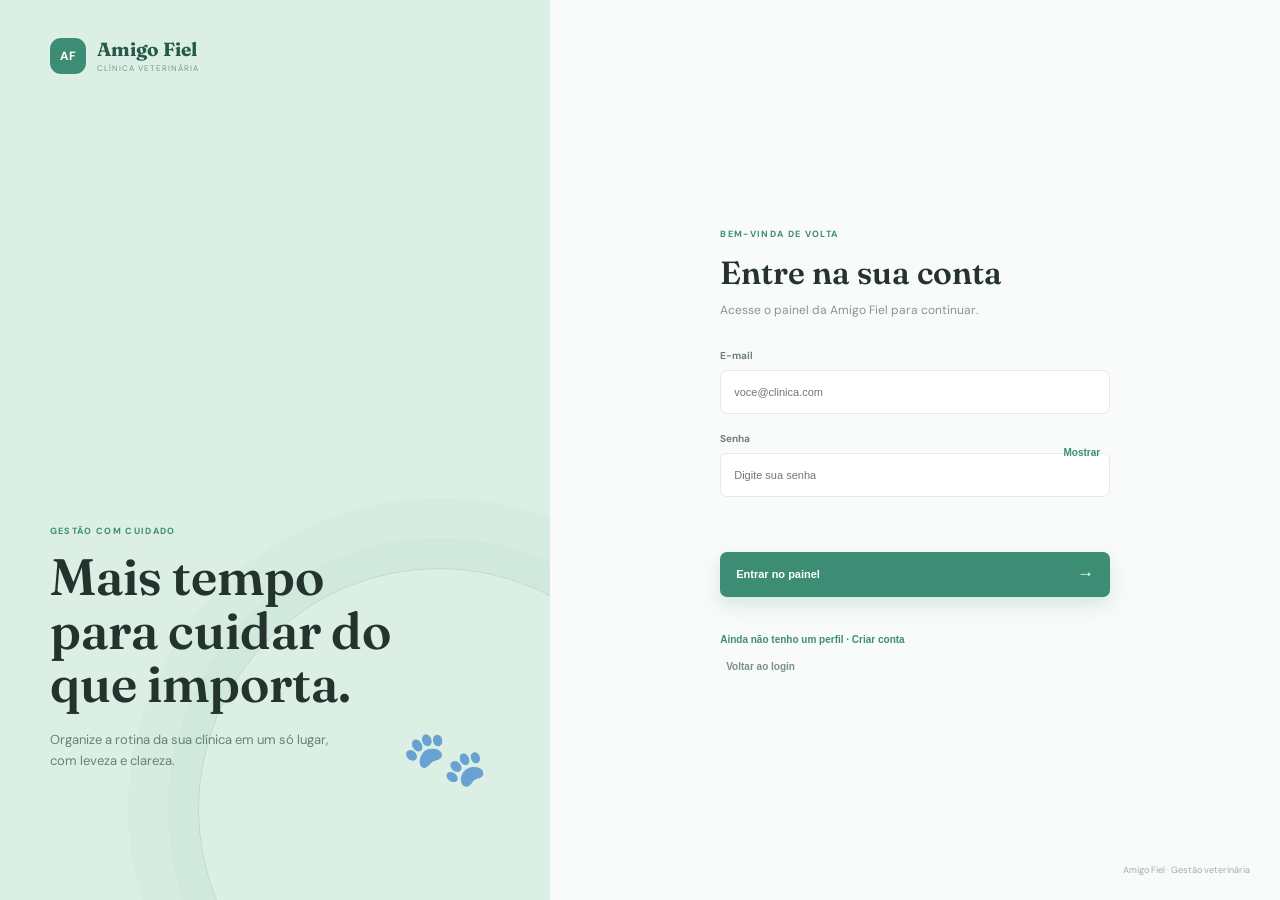
==== commit e4cf7141: "Ajustes de login, contas salvas e cadastro" ====
--- a/index.html
+++ b/index.html
@@ -3,8 +3,8 @@
   <head>
     <meta charset="UTF-8" />
     <meta name="viewport" content="width=device-width, initial-scale=1.0" />
-    <meta name="description" content="Painel de gestao da Clinica Amigo Fiel" />
-    <title>Amigo Fiel | Gestao veterinaria</title>
+    <meta name="description" content="Painel de gestão da Clínica Amigo Fiel" />
+    <title>Amigo Fiel | Gestão veterinária</title>
     <link rel="preconnect" href="https://fonts.googleapis.com" />
     <link rel="preconnect" href="https://fonts.gstatic.com" crossorigin />
     <link href="https://fonts.googleapis.com/css2?family=DM+Sans:wght@400;500;600;700&family=Fraunces:opsz,wght@9..144,600;9..144,700&display=swap" rel="stylesheet" />
@@ -15,10 +15,10 @@
       <aside class="sidebar">
         <a class="brand" href="#inicio" aria-label="Amigo Fiel inicio">
           <span class="brand-mark">AF</span>
-          <span><strong>amigo fiel</strong><small>clinica veterinaria</small></span>
+          <span><strong>Amigo Fiel</strong><small>Clínica Veterinária</small></span>
         </a>
-        <nav class="main-nav" aria-label="Navegacao principal">
-          <a class="nav-link active" href="#inicio"><span>⌂</span> Visao geral</a>
+        <nav class="main-nav" aria-label="Navegação principal">
+          <a class="nav-link active" href="#inicio"><span>⌂</span> Visão geral</a>
           <a class="nav-link" href="#agenda"><span>◷</span> Agenda</a>
           <a class="nav-link" href="#pacientes"><span>♡</span> Pacientes</a>
           <a class="nav-link" href="#tutores"><span>♧</span> Tutores</a>
@@ -26,14 +26,14 @@
         </nav>
         <div class="sidebar-footer">
           <div class="help-card"><span class="help-icon">?</span><strong>Precisa de ajuda?</strong><p>Fale com o suporte da equipe.</p><button class="text-button">Abrir suporte <span>→</span></button></div>
-          <div class="profile"><span class="avatar">MC</span><span class="profile-info"><strong>Marina Costa</strong><small>Administradora</small></span><button class="icon-button profile-menu-button" id="profile-menu-button" aria-label="Abrir opcoes do perfil" aria-expanded="false">•••</button><div class="profile-menu" id="profile-menu" hidden><p>Conta atual</p><strong>Marina Costa</strong><button id="switch-account" type="button">⇄ <span>Trocar conta</span></button><button id="profile-logout" type="button">↪ <span>Sair</span></button></div></div>
+          <div class="profile"><span class="avatar">MC</span><span class="profile-info"><strong>Marina Costa</strong><small>Administradora</small></span><button class="icon-button profile-menu-button" id="profile-menu-button" aria-label="Abrir opções do perfil" aria-expanded="false">•••</button><div class="profile-menu" id="profile-menu" hidden><p>Conta atual</p><strong>Marina Costa</strong><button id="switch-account" type="button">⇄ <span>Trocar conta</span></button><button id="profile-logout" type="button">↪ <span>Sair</span></button></div></div>
         </div>
       </aside>
 
       <main class="content">
         <header class="topbar">
-          <div class="mobile-brand"><span class="brand-mark">AF</span><strong>amigo fiel</strong></div>
-          <div class="top-actions"><button class="icon-button notification" aria-label="Notificacoes">♢<i></i></button><span class="date-label">Terça-feira, 24 de setembro de 2024</span></div>
+          <div class="mobile-brand"><span class="brand-mark">AF</span><strong>Amigo Fiel</strong></div>
+          <div class="top-actions"><button class="icon-button notification" aria-label="Notificações">♢<i></i></button><span class="date-label">Terça-feira, 24 de setembro de 2024</span></div>
         </header>
 
         <section id="inicio" class="page-heading">
@@ -55,24 +55,96 @@
           </article>
           <article class="panel patients" id="pacientes">
             <div class="panel-heading"><div><h2>Pacientes recentes</h2><p>Animais adicionados recentemente.</p></div><a href="#pacientes">Ver pacientes <span>→</span></a></div>
-            <div class="patient-list">
-              <div class="patient-row"><span class="pet-avatar dog">🐶</span><div><strong>Mel</strong><small>Golden Retriever · 4 anos</small></div><span class="status active-status">Ativo</span></div>
-              <div class="patient-row"><span class="pet-avatar cat">🐱</span><div><strong>Simba</strong><small>Gato Siamês · 2 anos</small></div><span class="status active-status">Ativo</span></div>
-              <div class="patient-row"><span class="pet-avatar bunny">🐰</span><div><strong>Floquinho</strong><small>Coelho · 1 ano</small></div><span class="status active-status">Ativo</span></div>
-              <div class="patient-row"><span class="pet-avatar dog">🐕</span><div><strong>Thor</strong><small>Beagle · 6 anos</small></div><span class="status pending-status">Retorno</span></div>
-            </div>
+            <div class="patient-list"></div>
           </article>
         </section>
 
         <section class="bottom-grid">
           <article class="panel chart-panel" id="financeiro"><div class="panel-heading"><div><h2>Visão financeira</h2><p>Faturamento dos últimos 6 meses.</p></div><button class="filter-button">Últimos 6 meses <span>⌄</span></button></div><div class="chart" aria-label="Gráfico de faturamento"><div class="chart-y"><span>20k</span><span>15k</span><span>10k</span><span>5k</span><span>0</span></div><div class="chart-area"><div class="grid-lines"></div><svg viewBox="0 0 620 190" preserveAspectRatio="none" role="img" aria-label="Faturamento crescente"><defs><linearGradient id="chart-fill" x1="0" x2="0" y1="0" y2="1"><stop offset="0" stop-color="#4d9e82" stop-opacity=".27"/><stop offset="1" stop-color="#4d9e82" stop-opacity="0"/></linearGradient></defs><path class="area" d="M0 143 C55 135 73 141 110 120 S165 136 207 105 S262 106 310 93 S365 95 413 66 S473 79 516 42 S578 49 620 22 L620 190 L0 190 Z"/><path class="line" d="M0 143 C55 135 73 141 110 120 S165 136 207 105 S262 106 310 93 S365 95 413 66 S473 79 516 42 S578 49 620 22"/></svg><div class="chart-months"><span>Abr</span><span>Mai</span><span>Jun</span><span>Jul</span><span>Ago</span><span>Set</span></div></div></div></article>
-          <article class="panel quick-panel"><div class="panel-heading"><div><h2>Ações rápidas</h2><p>Atalhos para sua rotina.</p></div></div><div class="quick-actions"><button id="quick-patient"><span class="quick-icon mint-icon">♡</span><span><strong>Cadastrar paciente</strong><small>Adicione um novo animal</small></span><b>→</b></button><button id="quick-tutor"><span class="quick-icon peach-icon">♧</span><span><strong>Cadastrar tutor</strong><small>Registre um responsável</small></span><b>→</b></button><button id="quick-vaccine"><span class="quick-icon lavender-icon">＋</span><span><strong>Registrar vacina</strong><small>Atualize o histórico</small></span><b>→</b></button></div></article>
+          <article class="panel quick-panel"><div class="panel-heading"><div><h2>Ações rápidas</h2><p>Atalhos para sua rotina.</p></div></div><div class="quick-actions"><button id="quick-patient"><span class="quick-icon mint-icon">♡</span><span><strong>Cadastrar animal</strong><small>Adicione um novo pet</small></span><b>→</b></button><button id="quick-tutor"><span class="quick-icon peach-icon">♧</span><span><strong>Cadastrar tutor</strong><small>Registre um responsável</small></span><b>→</b></button><button id="quick-employee"><span class="quick-icon lavender-icon">＋</span><span><strong>Cadastrar funcionário</strong><small>Controle de equipe</small></span><b>→</b></button><button id="quick-vaccine"><span class="quick-icon yellow-icon">✚</span><span><strong>Registrar consulta</strong><small>Atualize o prontuário</small></span><b>→</b></button></div></article>
+        </section>
+
+        <section class="management-grid" aria-label="Gerenciamento da clínica">
+          <article class="panel management-panel">
+            <div class="panel-heading"><div><h2>Tutores cadastrados</h2><p>Contatos e responsáveis ativos.</p></div><button type="button" class="button-secondary" data-open-modal="tutor-modal">+ Novo tutor</button></div>
+            <div class="list-panel" id="tutor-list"></div>
+          </article>
+
+          <article class="panel management-panel">
+            <div class="panel-heading"><div><h2>Funcionários</h2><p>Equipe e permissões do sistema.</p></div><button type="button" class="button-secondary" data-open-modal="employee-modal">+ Novo usuário</button></div>
+            <div class="list-panel" id="employee-list"></div>
+          </article>
+
+          <article class="panel management-panel">
+            <div class="panel-heading"><div><h2>Animais</h2><p>Cadastro e vínculo com tutores.</p></div><button type="button" class="button-secondary" data-open-modal="animal-modal">+ Novo animal</button></div>
+            <div class="list-panel" id="animal-list"></div>
+          </article>
+
+          <article class="panel management-panel history-panel">
+            <div class="panel-heading"><div><h2>Prontuário veterinário</h2><p>Histórico clínico, exames e prescrições.</p></div><button type="button" class="button-secondary" data-open-modal="consult-modal">+ Nova consulta</button></div>
+            <label class="search-field">
+              <span>Pesquisar no histórico</span>
+              <input id="history-search" type="search" placeholder="Diagnóstico, tratamento, animal ou médico" />
+            </label>
+            <div class="consult-list" id="consultation-list"></div>
+          </article>
         </section>
       </main>
     </div>
 
-    <dialog id="appointment-modal"><form method="dialog" id="appointment-form"><div class="modal-heading"><div><p class="eyebrow">AGENDA</p><h2>Novo atendimento</h2></div><button class="close-button" value="cancel" aria-label="Fechar">×</button></div><label>Paciente<input name="patient" required placeholder="Nome do paciente" /></label><label>Procedimento<select name="procedure"><option>Consulta clínica</option><option>Vacinação</option><option>Retorno</option><option>Banho e tosa</option></select></label><div class="form-row"><label>Horário<input name="time" required type="time" value="15:00" /></label><label>Tutor<input name="owner" required placeholder="Nome do tutor" /></label></div><button class="primary-button full-button" value="default">Adicionar à agenda</button></form></dialog>
-    <dialog id="patient-modal"><form method="dialog" id="patient-form"><div class="modal-heading"><div><p class="eyebrow">PACIENTES</p><h2>Cadastrar paciente</h2></div><button class="close-button" value="cancel" aria-label="Fechar">×</button></div><label>Nome do paciente<input name="patient" required placeholder="Ex.: Nina" /></label><div class="form-row"><label>Espécie<select name="species"><option>Cão</option><option>Gato</option><option>Coelho</option><option>Outro</option></select></label><label>Idade<input name="age" required type="number" min="0" max="40" placeholder="Anos" /></label></div><label>Tutor<input name="owner" required placeholder="Nome do responsável" /></label><button class="primary-button full-button" value="default">Cadastrar paciente</button></form></dialog>
+    <dialog id="appointment-modal">
+      <form method="dialog" id="appointment-form">
+        <div class="modal-heading"><div><p class="eyebrow">AGENDA</p><h2>Novo atendimento</h2></div><button class="close-button" value="cancel" aria-label="Fechar">×</button></div>
+        <label>Paciente<input name="patient" required placeholder="Nome do paciente" /></label>
+        <label>Procedimento<select name="procedure"><option>Consulta clínica</option><option>Vacinação</option><option>Retorno</option><option>Banho e tosa</option></select></label>
+        <div class="form-row"><label>Horário<input name="time" required type="time" value="15:00" /></label><label>Tutor<input name="owner" required placeholder="Nome do tutor" /></label></div>
+        <button class="primary-button full-button" value="default">Adicionar à agenda</button>
+      </form>
+    </dialog>
+
+    <dialog id="tutor-modal">
+      <form method="dialog" id="tutor-form">
+        <div class="modal-heading"><div><p class="eyebrow">TUTORES</p><h2>Cadastrar tutor</h2></div><button class="close-button" value="cancel" aria-label="Fechar">×</button></div>
+        <label>Nome completo<input name="name" required placeholder="Ex.: Sofia Martins" /></label>
+        <div class="form-row"><label>Telefone<input name="phone" required placeholder="(11) 99999-0000" /></label><label>E-mail<input name="email" type="email" placeholder="email@cliente.com" /></label></div>
+        <label>Cidade<input name="city" placeholder="São Paulo, SP" /></label>
+        <button class="primary-button full-button" value="default">Salvar tutor</button>
+      </form>
+    </dialog>
+
+    <dialog id="employee-modal">
+      <form method="dialog" id="employee-form">
+        <div class="modal-heading"><div><p class="eyebrow">USUÁRIOS</p><h2>Cadastrar funcionário</h2></div><button class="close-button" value="cancel" aria-label="Fechar">×</button></div>
+        <label>Nome completo<input name="name" required placeholder="Ex.: Dr. Ana Souza" /></label>
+        <div class="form-row"><label>E-mail<input name="email" type="email" required placeholder="ana@amigofiel.com" /></label><label>Tipo<select name="userType"><option value="funcionario">Funcionário</option><option value="cliente">Cliente</option></select></label></div>
+        <label>Função<select name="role"><option value="medico-veterinario">Médico-veterinário</option><option value="estagiario">Estagiário</option><option value="fundador">Fundador</option><option value="cliente">Cliente</option></select></label>
+        <button class="primary-button full-button" value="default">Salvar usuário</button>
+      </form>
+    </dialog>
+
+    <dialog id="animal-modal">
+      <form method="dialog" id="animal-form">
+        <div class="modal-heading"><div><p class="eyebrow">PACIENTES</p><h2>Cadastrar animal</h2></div><button class="close-button" value="cancel" aria-label="Fechar">×</button></div>
+        <label>Nome do animal<input name="name" required placeholder="Ex.: Mel" /></label>
+        <div class="form-row"><label>Espécie<select name="species"><option>Cão</option><option>Gato</option><option>Coelho</option><option>Outro</option></select></label><label>Idade<input name="age" required type="number" min="0" max="40" placeholder="Anos" /></label></div>
+        <div class="form-row"><label>Raça<input name="breed" placeholder="Golden Retriever" /></label><label>Tutor<select id="animal-owner" name="owner"></select></label></div>
+        <button class="primary-button full-button" value="default">Salvar animal</button>
+      </form>
+    </dialog>
+
+    <dialog id="consult-modal">
+      <form method="dialog" id="consult-form">
+        <div class="modal-heading"><div><p class="eyebrow">PRONTUÁRIO</p><h2>Registrar consulta</h2></div><button class="close-button" value="cancel" aria-label="Fechar">×</button></div>
+        <div class="form-row"><label>Paciente<select id="consult-patient" name="patient"></select></label><label>Médico<select id="consult-doctor" name="doctor"></select></label></div>
+        <label>Diagnóstico<input name="diagnosis" required placeholder="Ex.: Otite média" /></label>
+        <label>Tratamento<input name="treatment" placeholder="Ex.: Antibiótico oral por 7 dias" /></label>
+        <div class="form-row"><label>Exames<input name="exam" placeholder="Hemograma, radiografia..." /></label><label>Laudo<input name="laudo" placeholder="Laudo ou observação" /></label></div>
+        <label>Receita<input name="recipe" placeholder="Medicamentos ou orientações" /></label>
+        <label>Observações<textarea name="notes" rows="3" placeholder="Informações relevantes da consulta"></textarea></label>
+        <button class="primary-button full-button" value="default">Salvar consulta</button>
+      </form>
+    </dialog>
+
     <div class="toast" id="toast" role="status"></div>
     <script src="app.js"></script>
   </body>
--- a/styles.css
+++ b/styles.css
@@ -46,3 +46,35 @@
 @media (max-width: 1050px) { .sidebar { width: 210px; flex-basis: 210px; }.content { width: calc(100% - 210px); padding: 0 28px 40px; }.stats-grid { grid-template-columns: repeat(2, 1fr); } }
 @media (max-width: 760px) { .app-shell { display: block; }.sidebar { display: none; }.content { width: 100%; padding: 0 17px 35px; }.topbar { height: 69px; justify-content: space-between; }.mobile-brand { display: flex; }.mobile-brand strong { font-size: 16px; }.date-label { display: none; }.top-actions { gap: 4px; }.page-heading { align-items: flex-start; flex-direction: column; padding: 32px 0 26px; }.page-heading h1 { font-size: 32px; }.page-heading .primary-button { width: 100%; justify-content: center; }.stats-grid, .dashboard-grid, .bottom-grid { grid-template-columns: 1fr; }.panel { padding: 18px; }.chart-panel { min-height: 245px; }.appointment-row { grid-template-columns: 45px 1fr auto; gap: 8px; }.appointment-row:nth-child(4) { display: none; } }
 @media (max-width: 390px) { .stat-card strong { font-size: 20px; }.panel-heading h2 { font-size: 16px; }.panel-heading a { font-size: 9px; }.form-row { grid-template-columns: 1fr; gap: 0; } }
+
+.management-grid { display: grid; grid-template-columns: repeat(2, minmax(0, 1fr)); gap: 14px; margin-top: 14px; }
+.management-panel { min-height: 260px; }
+.button-secondary { padding: 9px 12px; border: 1px solid var(--line); border-radius: 8px; background: #f6faf7; color: var(--green-dark); font-size: 10px; font-weight: 700; cursor: pointer; }
+.list-panel { display: grid; gap: 12px; margin-top: 18px; }
+.info-row { display: flex; align-items: center; justify-content: space-between; gap: 12px; padding: 12px 0; border-bottom: 1px solid #f0f3f1; }
+.info-row:last-child { border-bottom: 0; }
+.info-row-copy { min-width: 0; }
+.info-row strong { display: block; font-size: 12px; }
+.info-row small { display: block; margin-top: 4px; color: #91a098; font-size: 9px; }
+.pill { padding: 5px 8px; border-radius: 99px; font-size: 8px; font-weight: 700; letter-spacing: .04em; text-transform: uppercase; }
+.pill-green { background: #eaf7f0; color: #2f735d; }
+.pill-warm { background: #fff3df; color: #ae7c2f; }
+.search-field { display: grid; gap: 8px; margin-top: 18px; color: #72837b; font-size: 10px; font-weight: 700; }
+.search-field input { width: 100%; min-height: 38px; padding: 0 12px; border: 1px solid var(--line); border-radius: 8px; font-size: 11px; }
+.consult-list { display: grid; gap: 12px; margin-top: 18px; }
+.consult-card { padding: 14px; border: 1px solid #eef3ef; border-radius: 10px; background: #fbfdfb; }
+.consult-header { display: flex; align-items: center; justify-content: space-between; gap: 10px; margin-bottom: 10px; }
+.consult-header strong { font-size: 12px; }
+.consult-header span { color: #7a8f86; font-size: 9px; }
+.consult-card p { margin: 9px 0; color: #536760; font-size: 10px; line-height: 1.5; }
+.consult-card small { color: #7d908a; font-size: 9px; }
+.consult-meta { display: flex; flex-wrap: wrap; gap: 8px; margin: 9px 0; color: #6d7f79; font-size: 9px; }
+.empty-state { margin: 0; color: #90a097; font-size: 10px; }
+textarea { width: 100%; padding: 10px 12px; border: 1px solid #dfe8e2; border-radius: 7px; color: var(--ink); background: #fcfdfc; font-size: 11px; resize: vertical; }
+#animal-modal, #tutor-modal, #employee-modal, #consult-modal { width: min(500px, calc(100% - 32px)); padding: 0; border: 0; border-radius: 14px; color: var(--ink); box-shadow: 0 20px 70px rgba(23,50,39,.2); }
+#tutor-form, #employee-form, #animal-form, #consult-form { padding: 26px; }
+#tutor-form label, #employee-form label, #animal-form label, #consult-form label { display: grid; gap: 7px; margin-bottom: 15px; color: #75847c; font-size: 10px; font-weight: 700; }
+#tutor-form input, #tutor-form select, #employee-form input, #employee-form select, #animal-form input, #animal-form select, #consult-form input, #consult-form select { min-height: 39px; padding: 0 11px; border: 1px solid #dfe8e2; border-radius: 7px; outline-color: var(--green); color: var(--ink); background: #fcfdfc; font-size: 11px; }
+@media (max-width: 1050px) { .sidebar { width: 210px; flex-basis: 210px; }.content { width: calc(100% - 210px); padding: 0 28px 40px; }.stats-grid { grid-template-columns: repeat(2, 1fr); }.management-grid { grid-template-columns: 1fr; } }
+@media (max-width: 760px) { .app-shell { display: block; }.sidebar { display: none; }.content { width: 100%; padding: 0 17px 35px; }.topbar { height: 69px; justify-content: space-between; }.mobile-brand { display: flex; }.mobile-brand strong { font-size: 16px; }.date-label { display: none; }.top-actions { gap: 4px; }.page-heading { align-items: flex-start; flex-direction: column; padding: 32px 0 26px; }.page-heading h1 { font-size: 32px; }.page-heading .primary-button { width: 100%; justify-content: center; }.stats-grid, .dashboard-grid, .bottom-grid { grid-template-columns: 1fr; }.panel { padding: 18px; }.chart-panel { min-height: 245px; }.appointment-row { grid-template-columns: 45px 1fr auto; gap: 8px; }.appointment-row:nth-child(4) { display: none; } }
+@media (max-width: 390px) { .stat-card strong { font-size: 20px; }.panel-heading h2 { font-size: 16px; }.panel-heading a { font-size: 9px; }.form-row { grid-template-columns: 1fr; gap: 0; } }
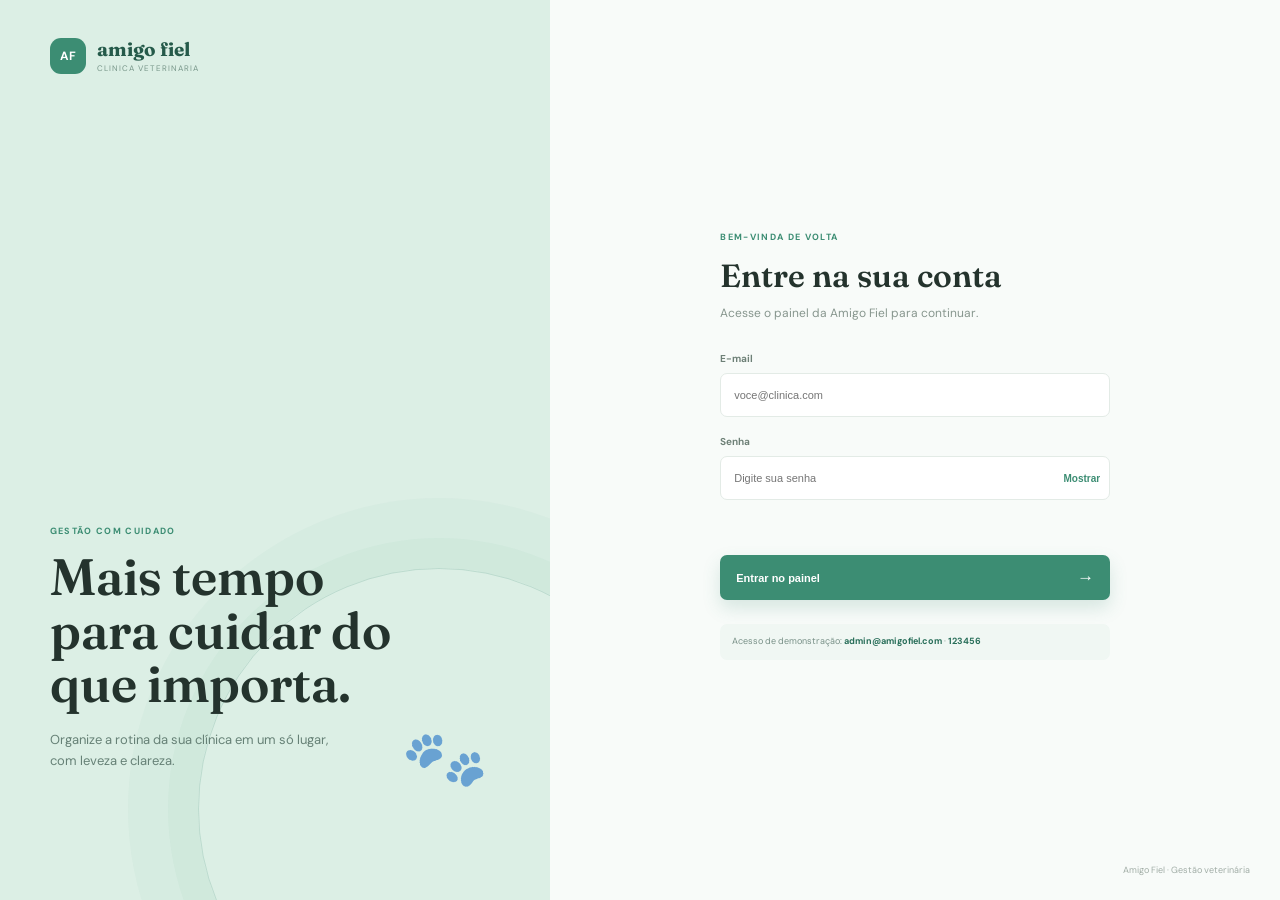
==== commit 37d486a1: "Merge pull request #4 from Gestao-de-Clinicas-Veterinarias/feat/login-e-fechamento-modal" ====
--- a/index.html
+++ b/index.html
@@ -3,8 +3,8 @@
   <head>
     <meta charset="UTF-8" />
     <meta name="viewport" content="width=device-width, initial-scale=1.0" />
-    <meta name="description" content="Painel de gestão da Clínica Amigo Fiel" />
-    <title>Amigo Fiel | Gestão veterinária</title>
+    <meta name="description" content="Painel de gestao da Clinica Amigo Fiel" />
+    <title>Amigo Fiel | Gestao veterinaria</title>
     <link rel="preconnect" href="https://fonts.googleapis.com" />
     <link rel="preconnect" href="https://fonts.gstatic.com" crossorigin />
     <link href="https://fonts.googleapis.com/css2?family=DM+Sans:wght@400;500;600;700&family=Fraunces:opsz,wght@9..144,600;9..144,700&display=swap" rel="stylesheet" />
@@ -15,10 +15,10 @@
       <aside class="sidebar">
         <a class="brand" href="#inicio" aria-label="Amigo Fiel inicio">
           <span class="brand-mark">AF</span>
-          <span><strong>Amigo Fiel</strong><small>Clínica Veterinária</small></span>
+          <span><strong>amigo fiel</strong><small>clinica veterinaria</small></span>
         </a>
-        <nav class="main-nav" aria-label="Navegação principal">
-          <a class="nav-link active" href="#inicio"><span>⌂</span> Visão geral</a>
+        <nav class="main-nav" aria-label="Navegacao principal">
+          <a class="nav-link active" href="#inicio"><span>⌂</span> Visao geral</a>
           <a class="nav-link" href="#agenda"><span>◷</span> Agenda</a>
           <a class="nav-link" href="#pacientes"><span>♡</span> Pacientes</a>
           <a class="nav-link" href="#tutores"><span>♧</span> Tutores</a>
@@ -26,18 +26,18 @@
         </nav>
         <div class="sidebar-footer">
           <div class="help-card"><span class="help-icon">?</span><strong>Precisa de ajuda?</strong><p>Fale com o suporte da equipe.</p><button class="text-button">Abrir suporte <span>→</span></button></div>
-          <div class="profile"><span class="avatar">MC</span><span class="profile-info"><strong>Marina Costa</strong><small>Administradora</small></span><button class="icon-button profile-menu-button" id="profile-menu-button" aria-label="Abrir opções do perfil" aria-expanded="false">•••</button><div class="profile-menu" id="profile-menu" hidden><p>Conta atual</p><strong>Marina Costa</strong><button id="switch-account" type="button">⇄ <span>Trocar conta</span></button><button id="profile-logout" type="button">↪ <span>Sair</span></button></div></div>
+          <div class="profile"><span class="avatar">MC</span><span><strong>Marina Costa</strong><small>Administradora</small></span><button class="icon-button" aria-label="Opcoes do perfil">•••</button></div>
         </div>
       </aside>
 
       <main class="content">
         <header class="topbar">
-          <div class="mobile-brand"><span class="brand-mark">AF</span><strong>Amigo Fiel</strong></div>
-          <div class="top-actions"><button class="icon-button notification" aria-label="Notificações">♢<i></i></button><span class="date-label">Terça-feira, 24 de setembro de 2024</span></div>
+          <div class="mobile-brand"><span class="brand-mark">AF</span><strong>amigo fiel</strong></div>
+          <div class="top-actions"><button class="icon-button notification" aria-label="Notificacoes">♢<i></i></button><span class="date-label">Terça-feira, 24 de setembro de 2024</span><a class="logout-link" href="login.html" id="logout-link">Sair</a></div>
         </header>
 
         <section id="inicio" class="page-heading">
-          <div><p class="eyebrow">TERÇA-FEIRA, 24 DE SETEMBRO</p><h1>Bom dia, <span id="welcome-name">Marina</span> <span>✦</span></h1><p class="muted">Aqui está o resumo da sua clínica hoje.</p></div>
+          <div><p class="eyebrow">TERÇA-FEIRA, 24 DE SETEMBRO</p><h1>Bom dia, Marina <span>✦</span></h1><p class="muted">Aqui está o resumo da sua clínica hoje.</p></div>
           <button class="primary-button" id="open-modal"><span>＋</span> Novo atendimento</button>
         </section>
 
@@ -55,96 +55,24 @@
           </article>
           <article class="panel patients" id="pacientes">
             <div class="panel-heading"><div><h2>Pacientes recentes</h2><p>Animais adicionados recentemente.</p></div><a href="#pacientes">Ver pacientes <span>→</span></a></div>
-            <div class="patient-list"></div>
+            <div class="patient-list">
+              <div class="patient-row"><span class="pet-avatar dog">🐶</span><div><strong>Mel</strong><small>Golden Retriever · 4 anos</small></div><span class="status active-status">Ativo</span></div>
+              <div class="patient-row"><span class="pet-avatar cat">🐱</span><div><strong>Simba</strong><small>Gato Siamês · 2 anos</small></div><span class="status active-status">Ativo</span></div>
+              <div class="patient-row"><span class="pet-avatar bunny">🐰</span><div><strong>Floquinho</strong><small>Coelho · 1 ano</small></div><span class="status active-status">Ativo</span></div>
+              <div class="patient-row"><span class="pet-avatar dog">🐕</span><div><strong>Thor</strong><small>Beagle · 6 anos</small></div><span class="status pending-status">Retorno</span></div>
+            </div>
           </article>
         </section>
 
         <section class="bottom-grid">
           <article class="panel chart-panel" id="financeiro"><div class="panel-heading"><div><h2>Visão financeira</h2><p>Faturamento dos últimos 6 meses.</p></div><button class="filter-button">Últimos 6 meses <span>⌄</span></button></div><div class="chart" aria-label="Gráfico de faturamento"><div class="chart-y"><span>20k</span><span>15k</span><span>10k</span><span>5k</span><span>0</span></div><div class="chart-area"><div class="grid-lines"></div><svg viewBox="0 0 620 190" preserveAspectRatio="none" role="img" aria-label="Faturamento crescente"><defs><linearGradient id="chart-fill" x1="0" x2="0" y1="0" y2="1"><stop offset="0" stop-color="#4d9e82" stop-opacity=".27"/><stop offset="1" stop-color="#4d9e82" stop-opacity="0"/></linearGradient></defs><path class="area" d="M0 143 C55 135 73 141 110 120 S165 136 207 105 S262 106 310 93 S365 95 413 66 S473 79 516 42 S578 49 620 22 L620 190 L0 190 Z"/><path class="line" d="M0 143 C55 135 73 141 110 120 S165 136 207 105 S262 106 310 93 S365 95 413 66 S473 79 516 42 S578 49 620 22"/></svg><div class="chart-months"><span>Abr</span><span>Mai</span><span>Jun</span><span>Jul</span><span>Ago</span><span>Set</span></div></div></div></article>
-          <article class="panel quick-panel"><div class="panel-heading"><div><h2>Ações rápidas</h2><p>Atalhos para sua rotina.</p></div></div><div class="quick-actions"><button id="quick-patient"><span class="quick-icon mint-icon">♡</span><span><strong>Cadastrar animal</strong><small>Adicione um novo pet</small></span><b>→</b></button><button id="quick-tutor"><span class="quick-icon peach-icon">♧</span><span><strong>Cadastrar tutor</strong><small>Registre um responsável</small></span><b>→</b></button><button id="quick-employee"><span class="quick-icon lavender-icon">＋</span><span><strong>Cadastrar funcionário</strong><small>Controle de equipe</small></span><b>→</b></button><button id="quick-vaccine"><span class="quick-icon yellow-icon">✚</span><span><strong>Registrar consulta</strong><small>Atualize o prontuário</small></span><b>→</b></button></div></article>
-        </section>
-
-        <section class="management-grid" aria-label="Gerenciamento da clínica">
-          <article class="panel management-panel">
-            <div class="panel-heading"><div><h2>Tutores cadastrados</h2><p>Contatos e responsáveis ativos.</p></div><button type="button" class="button-secondary" data-open-modal="tutor-modal">+ Novo tutor</button></div>
-            <div class="list-panel" id="tutor-list"></div>
-          </article>
-
-          <article class="panel management-panel">
-            <div class="panel-heading"><div><h2>Funcionários</h2><p>Equipe e permissões do sistema.</p></div><button type="button" class="button-secondary" data-open-modal="employee-modal">+ Novo usuário</button></div>
-            <div class="list-panel" id="employee-list"></div>
-          </article>
-
-          <article class="panel management-panel">
-            <div class="panel-heading"><div><h2>Animais</h2><p>Cadastro e vínculo com tutores.</p></div><button type="button" class="button-secondary" data-open-modal="animal-modal">+ Novo animal</button></div>
-            <div class="list-panel" id="animal-list"></div>
-          </article>
-
-          <article class="panel management-panel history-panel">
-            <div class="panel-heading"><div><h2>Prontuário veterinário</h2><p>Histórico clínico, exames e prescrições.</p></div><button type="button" class="button-secondary" data-open-modal="consult-modal">+ Nova consulta</button></div>
-            <label class="search-field">
-              <span>Pesquisar no histórico</span>
-              <input id="history-search" type="search" placeholder="Diagnóstico, tratamento, animal ou médico" />
-            </label>
-            <div class="consult-list" id="consultation-list"></div>
-          </article>
+          <article class="panel quick-panel"><div class="panel-heading"><div><h2>Ações rápidas</h2><p>Atalhos para sua rotina.</p></div></div><div class="quick-actions"><button id="quick-patient"><span class="quick-icon mint-icon">♡</span><span><strong>Cadastrar paciente</strong><small>Adicione um novo animal</small></span><b>→</b></button><button id="quick-tutor"><span class="quick-icon peach-icon">♧</span><span><strong>Cadastrar tutor</strong><small>Registre um responsável</small></span><b>→</b></button><button id="quick-vaccine"><span class="quick-icon lavender-icon">＋</span><span><strong>Registrar vacina</strong><small>Atualize o histórico</small></span><b>→</b></button></div></article>
         </section>
       </main>
     </div>
 
-    <dialog id="appointment-modal">
-      <form method="dialog" id="appointment-form">
-        <div class="modal-heading"><div><p class="eyebrow">AGENDA</p><h2>Novo atendimento</h2></div><button class="close-button" value="cancel" aria-label="Fechar">×</button></div>
-        <label>Paciente<input name="patient" required placeholder="Nome do paciente" /></label>
-        <label>Procedimento<select name="procedure"><option>Consulta clínica</option><option>Vacinação</option><option>Retorno</option><option>Banho e tosa</option></select></label>
-        <div class="form-row"><label>Horário<input name="time" required type="time" value="15:00" /></label><label>Tutor<input name="owner" required placeholder="Nome do tutor" /></label></div>
-        <button class="primary-button full-button" value="default">Adicionar à agenda</button>
-      </form>
-    </dialog>
-
-    <dialog id="tutor-modal">
-      <form method="dialog" id="tutor-form">
-        <div class="modal-heading"><div><p class="eyebrow">TUTORES</p><h2>Cadastrar tutor</h2></div><button class="close-button" value="cancel" aria-label="Fechar">×</button></div>
-        <label>Nome completo<input name="name" required placeholder="Ex.: Sofia Martins" /></label>
-        <div class="form-row"><label>Telefone<input name="phone" required placeholder="(11) 99999-0000" /></label><label>E-mail<input name="email" type="email" placeholder="email@cliente.com" /></label></div>
-        <label>Cidade<input name="city" placeholder="São Paulo, SP" /></label>
-        <button class="primary-button full-button" value="default">Salvar tutor</button>
-      </form>
-    </dialog>
-
-    <dialog id="employee-modal">
-      <form method="dialog" id="employee-form">
-        <div class="modal-heading"><div><p class="eyebrow">USUÁRIOS</p><h2>Cadastrar funcionário</h2></div><button class="close-button" value="cancel" aria-label="Fechar">×</button></div>
-        <label>Nome completo<input name="name" required placeholder="Ex.: Dr. Ana Souza" /></label>
-        <div class="form-row"><label>E-mail<input name="email" type="email" required placeholder="ana@amigofiel.com" /></label><label>Tipo<select name="userType"><option value="funcionario">Funcionário</option><option value="cliente">Cliente</option></select></label></div>
-        <label>Função<select name="role"><option value="medico-veterinario">Médico-veterinário</option><option value="estagiario">Estagiário</option><option value="fundador">Fundador</option><option value="cliente">Cliente</option></select></label>
-        <button class="primary-button full-button" value="default">Salvar usuário</button>
-      </form>
-    </dialog>
-
-    <dialog id="animal-modal">
-      <form method="dialog" id="animal-form">
-        <div class="modal-heading"><div><p class="eyebrow">PACIENTES</p><h2>Cadastrar animal</h2></div><button class="close-button" value="cancel" aria-label="Fechar">×</button></div>
-        <label>Nome do animal<input name="name" required placeholder="Ex.: Mel" /></label>
-        <div class="form-row"><label>Espécie<select name="species"><option>Cão</option><option>Gato</option><option>Coelho</option><option>Outro</option></select></label><label>Idade<input name="age" required type="number" min="0" max="40" placeholder="Anos" /></label></div>
-        <div class="form-row"><label>Raça<input name="breed" placeholder="Golden Retriever" /></label><label>Tutor<select id="animal-owner" name="owner"></select></label></div>
-        <button class="primary-button full-button" value="default">Salvar animal</button>
-      </form>
-    </dialog>
-
-    <dialog id="consult-modal">
-      <form method="dialog" id="consult-form">
-        <div class="modal-heading"><div><p class="eyebrow">PRONTUÁRIO</p><h2>Registrar consulta</h2></div><button class="close-button" value="cancel" aria-label="Fechar">×</button></div>
-        <div class="form-row"><label>Paciente<select id="consult-patient" name="patient"></select></label><label>Médico<select id="consult-doctor" name="doctor"></select></label></div>
-        <label>Diagnóstico<input name="diagnosis" required placeholder="Ex.: Otite média" /></label>
-        <label>Tratamento<input name="treatment" placeholder="Ex.: Antibiótico oral por 7 dias" /></label>
-        <div class="form-row"><label>Exames<input name="exam" placeholder="Hemograma, radiografia..." /></label><label>Laudo<input name="laudo" placeholder="Laudo ou observação" /></label></div>
-        <label>Receita<input name="recipe" placeholder="Medicamentos ou orientações" /></label>
-        <label>Observações<textarea name="notes" rows="3" placeholder="Informações relevantes da consulta"></textarea></label>
-        <button class="primary-button full-button" value="default">Salvar consulta</button>
-      </form>
-    </dialog>
-
+    <dialog id="appointment-modal"><form method="dialog" id="appointment-form"><div class="modal-heading"><div><p class="eyebrow">AGENDA</p><h2>Novo atendimento</h2></div><button class="close-button" value="cancel" aria-label="Fechar">×</button></div><label>Paciente<input name="patient" required placeholder="Nome do paciente" /></label><label>Procedimento<select name="procedure"><option>Consulta clínica</option><option>Vacinação</option><option>Retorno</option><option>Banho e tosa</option></select></label><div class="form-row"><label>Horário<input name="time" required type="time" value="15:00" /></label><label>Tutor<input name="owner" required placeholder="Nome do tutor" /></label></div><button class="primary-button full-button" value="default">Adicionar à agenda</button></form></dialog>
+    <dialog id="patient-modal"><form method="dialog" id="patient-form"><div class="modal-heading"><div><p class="eyebrow">PACIENTES</p><h2>Cadastrar paciente</h2></div><button class="close-button" value="cancel" aria-label="Fechar">×</button></div><label>Nome do paciente<input name="patient" required placeholder="Ex.: Nina" /></label><div class="form-row"><label>Espécie<select name="species"><option>Cão</option><option>Gato</option><option>Coelho</option><option>Outro</option></select></label><label>Idade<input name="age" required type="number" min="0" max="40" placeholder="Anos" /></label></div><label>Tutor<input name="owner" required placeholder="Nome do responsável" /></label><button class="primary-button full-button" value="default">Cadastrar paciente</button></form></dialog>
     <div class="toast" id="toast" role="status"></div>
     <script src="app.js"></script>
   </body>
--- a/styles.css
+++ b/styles.css
@@ -35,7 +35,7 @@
 .help-card { margin: 0 5px 26px; padding: 19px 16px; border: 1px solid #dfece4; border-radius: 12px; background: rgba(255,255,255,.5); }
 .help-icon { width: 27px; height: 27px; display: grid; place-items: center; margin-bottom: 14px; border-radius: 50%; color: var(--green); background: var(--mint); font-weight: 700; }
 .help-card strong { display: block; font-size: 12px; }.help-card p { margin: 6px 0 15px; color: #91a098; font-size: 10px; line-height: 1.5; }.text-button { padding: 0; border: 0; color: var(--green); background: transparent; font-size: 10px; font-weight: 700; cursor: pointer; }.text-button span { margin-left: 7px; font-size: 15px; }
-.profile { position: relative; display: flex; align-items: center; gap: 9px; padding: 17px 6px 0; border-top: 1px solid #dfeae2; }.avatar { width: 31px; height: 31px; display: grid; place-items: center; border-radius: 50%; color: #845f47; background: #f7d7c0; font-size: 9px; font-weight: 700; }.profile-info { min-width: 0; }.profile strong { display: block; font-size: 10px; }.profile small { color: #91a098; font-size: 9px; }.icon-button { border: 0; background: transparent; color: #a1aea8; cursor: pointer; }.profile .icon-button { margin-left: auto; letter-spacing: 2px; }.profile-menu { position: absolute; right: 0; bottom: 52px; z-index: 10; width: 186px; padding: 12px; border: 1px solid var(--line); border-radius: 10px; background: #fff; box-shadow: 0 12px 30px rgba(41, 75, 62, .13); }.profile-menu p { margin: 0 0 3px; color: #9aa59f; font-size: 9px; }.profile-menu > strong { display: block; padding-bottom: 10px; border-bottom: 1px solid var(--line); color: var(--ink); font-size: 11px; }.profile-menu button { display: flex; align-items: center; gap: 9px; width: 100%; margin-top: 5px; padding: 8px 5px; border: 0; border-radius: 6px; color: #65766e; background: transparent; font-size: 10px; text-align: left; cursor: pointer; }.profile-menu button:hover { color: var(--green-dark); background: var(--mint); }.profile-menu button:last-child { color: #bb6e5d; }.profile-menu button:last-child:hover { background: #fff0eb; }
+.profile { display: flex; align-items: center; gap: 9px; padding: 17px 6px 0; border-top: 1px solid #dfeae2; }.avatar { width: 31px; height: 31px; display: grid; place-items: center; border-radius: 50%; color: #845f47; background: #f7d7c0; font-size: 9px; font-weight: 700; }.profile strong { display: block; font-size: 10px; }.profile small { color: #91a098; font-size: 9px; }.icon-button { border: 0; background: transparent; color: #a1aea8; cursor: pointer; }.profile .icon-button { margin-left: auto; letter-spacing: 2px; }
 .content { width: calc(100% - 248px); max-width: 1500px; padding: 0 5.2vw 55px; }
 .topbar { height: 87px; display: flex; align-items: center; justify-content: flex-end; border-bottom: 1px solid var(--line); }.mobile-brand { display: none; }.top-actions { display: flex; align-items: center; gap: 22px; }.notification { position: relative; font-size: 22px; color: #73837b; }.notification i { position: absolute; width: 6px; height: 6px; top: 2px; right: 3px; border: 2px solid var(--paper); border-radius: 50%; background: #e17d66; }.date-label { color: #9aa6a0; font-size: 10px; }.logout-link { color: var(--green); font-size: 10px; font-weight: 700; }
 .page-heading { display: flex; align-items: flex-end; justify-content: space-between; gap: 25px; padding: 47px 0 35px; }.eyebrow { margin: 0 0 11px; color: var(--green); font-size: 9px; font-weight: 700; letter-spacing: .15em; }.page-heading h1 { margin: 0; font: 600 clamp(30px, 3vw, 43px) Fraunces, serif; letter-spacing: 0; }.page-heading h1 span { color: #e9af77; font: 23px "DM Sans", sans-serif; vertical-align: 12px; }.muted { margin: 11px 0 0; color: var(--muted); font-size: 12px; }.primary-button { display: inline-flex; align-items: center; gap: 9px; min-height: 40px; padding: 0 17px; border: 0; border-radius: 8px; color: white; background: var(--green); box-shadow: 0 6px 15px rgba(60,141,115,.16); font-size: 11px; font-weight: 700; cursor: pointer; transition: background .2s, transform .2s; }.primary-button:hover { background: var(--green-dark); transform: translateY(-1px); }.primary-button span { font-size: 17px; font-weight: 400; }
@@ -46,35 +46,3 @@
 @media (max-width: 1050px) { .sidebar { width: 210px; flex-basis: 210px; }.content { width: calc(100% - 210px); padding: 0 28px 40px; }.stats-grid { grid-template-columns: repeat(2, 1fr); } }
 @media (max-width: 760px) { .app-shell { display: block; }.sidebar { display: none; }.content { width: 100%; padding: 0 17px 35px; }.topbar { height: 69px; justify-content: space-between; }.mobile-brand { display: flex; }.mobile-brand strong { font-size: 16px; }.date-label { display: none; }.top-actions { gap: 4px; }.page-heading { align-items: flex-start; flex-direction: column; padding: 32px 0 26px; }.page-heading h1 { font-size: 32px; }.page-heading .primary-button { width: 100%; justify-content: center; }.stats-grid, .dashboard-grid, .bottom-grid { grid-template-columns: 1fr; }.panel { padding: 18px; }.chart-panel { min-height: 245px; }.appointment-row { grid-template-columns: 45px 1fr auto; gap: 8px; }.appointment-row:nth-child(4) { display: none; } }
 @media (max-width: 390px) { .stat-card strong { font-size: 20px; }.panel-heading h2 { font-size: 16px; }.panel-heading a { font-size: 9px; }.form-row { grid-template-columns: 1fr; gap: 0; } }
-
-.management-grid { display: grid; grid-template-columns: repeat(2, minmax(0, 1fr)); gap: 14px; margin-top: 14px; }
-.management-panel { min-height: 260px; }
-.button-secondary { padding: 9px 12px; border: 1px solid var(--line); border-radius: 8px; background: #f6faf7; color: var(--green-dark); font-size: 10px; font-weight: 700; cursor: pointer; }
-.list-panel { display: grid; gap: 12px; margin-top: 18px; }
-.info-row { display: flex; align-items: center; justify-content: space-between; gap: 12px; padding: 12px 0; border-bottom: 1px solid #f0f3f1; }
-.info-row:last-child { border-bottom: 0; }
-.info-row-copy { min-width: 0; }
-.info-row strong { display: block; font-size: 12px; }
-.info-row small { display: block; margin-top: 4px; color: #91a098; font-size: 9px; }
-.pill { padding: 5px 8px; border-radius: 99px; font-size: 8px; font-weight: 700; letter-spacing: .04em; text-transform: uppercase; }
-.pill-green { background: #eaf7f0; color: #2f735d; }
-.pill-warm { background: #fff3df; color: #ae7c2f; }
-.search-field { display: grid; gap: 8px; margin-top: 18px; color: #72837b; font-size: 10px; font-weight: 700; }
-.search-field input { width: 100%; min-height: 38px; padding: 0 12px; border: 1px solid var(--line); border-radius: 8px; font-size: 11px; }
-.consult-list { display: grid; gap: 12px; margin-top: 18px; }
-.consult-card { padding: 14px; border: 1px solid #eef3ef; border-radius: 10px; background: #fbfdfb; }
-.consult-header { display: flex; align-items: center; justify-content: space-between; gap: 10px; margin-bottom: 10px; }
-.consult-header strong { font-size: 12px; }
-.consult-header span { color: #7a8f86; font-size: 9px; }
-.consult-card p { margin: 9px 0; color: #536760; font-size: 10px; line-height: 1.5; }
-.consult-card small { color: #7d908a; font-size: 9px; }
-.consult-meta { display: flex; flex-wrap: wrap; gap: 8px; margin: 9px 0; color: #6d7f79; font-size: 9px; }
-.empty-state { margin: 0; color: #90a097; font-size: 10px; }
-textarea { width: 100%; padding: 10px 12px; border: 1px solid #dfe8e2; border-radius: 7px; color: var(--ink); background: #fcfdfc; font-size: 11px; resize: vertical; }
-#animal-modal, #tutor-modal, #employee-modal, #consult-modal { width: min(500px, calc(100% - 32px)); padding: 0; border: 0; border-radius: 14px; color: var(--ink); box-shadow: 0 20px 70px rgba(23,50,39,.2); }
-#tutor-form, #employee-form, #animal-form, #consult-form { padding: 26px; }
-#tutor-form label, #employee-form label, #animal-form label, #consult-form label { display: grid; gap: 7px; margin-bottom: 15px; color: #75847c; font-size: 10px; font-weight: 700; }
-#tutor-form input, #tutor-form select, #employee-form input, #employee-form select, #animal-form input, #animal-form select, #consult-form input, #consult-form select { min-height: 39px; padding: 0 11px; border: 1px solid #dfe8e2; border-radius: 7px; outline-color: var(--green); color: var(--ink); background: #fcfdfc; font-size: 11px; }
-@media (max-width: 1050px) { .sidebar { width: 210px; flex-basis: 210px; }.content { width: calc(100% - 210px); padding: 0 28px 40px; }.stats-grid { grid-template-columns: repeat(2, 1fr); }.management-grid { grid-template-columns: 1fr; } }
-@media (max-width: 760px) { .app-shell { display: block; }.sidebar { display: none; }.content { width: 100%; padding: 0 17px 35px; }.topbar { height: 69px; justify-content: space-between; }.mobile-brand { display: flex; }.mobile-brand strong { font-size: 16px; }.date-label { display: none; }.top-actions { gap: 4px; }.page-heading { align-items: flex-start; flex-direction: column; padding: 32px 0 26px; }.page-heading h1 { font-size: 32px; }.page-heading .primary-button { width: 100%; justify-content: center; }.stats-grid, .dashboard-grid, .bottom-grid { grid-template-columns: 1fr; }.panel { padding: 18px; }.chart-panel { min-height: 245px; }.appointment-row { grid-template-columns: 45px 1fr auto; gap: 8px; }.appointment-row:nth-child(4) { display: none; } }
-@media (max-width: 390px) { .stat-card strong { font-size: 20px; }.panel-heading h2 { font-size: 16px; }.panel-heading a { font-size: 9px; }.form-row { grid-template-columns: 1fr; gap: 0; } }
